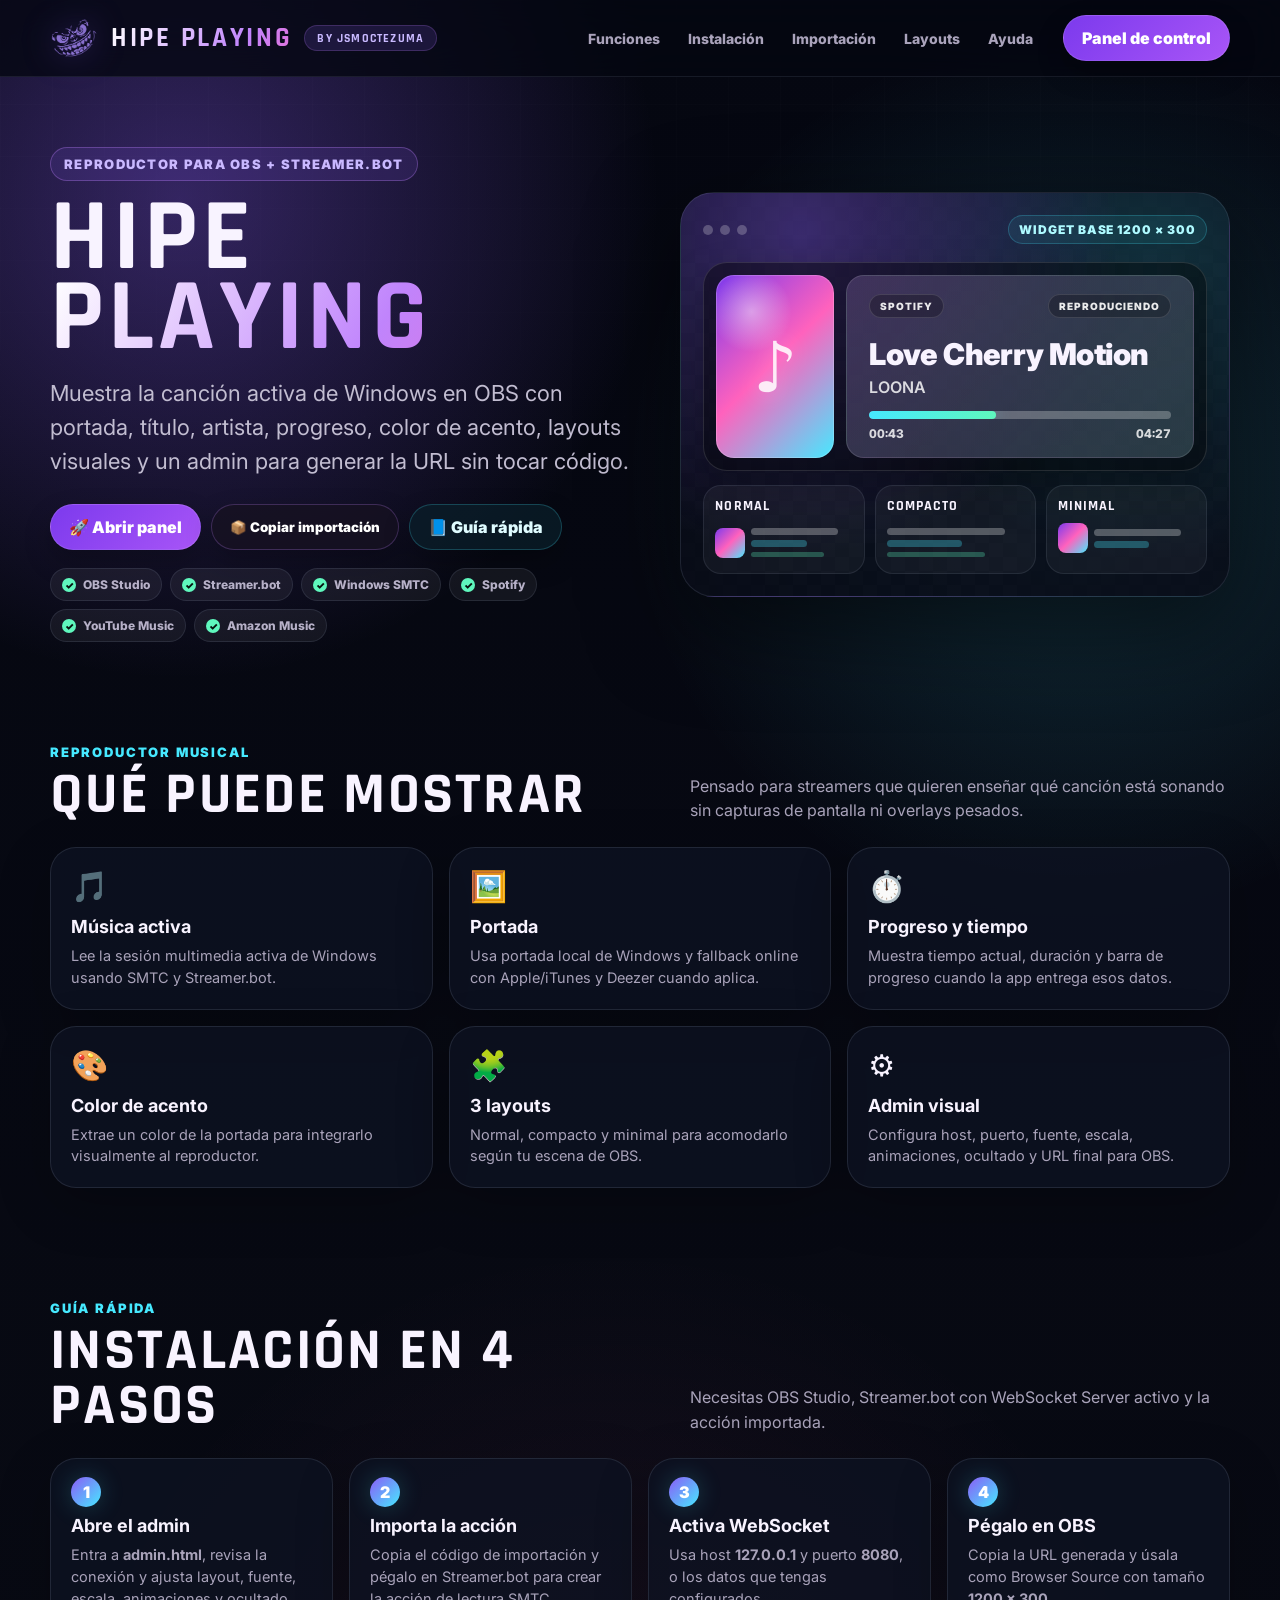
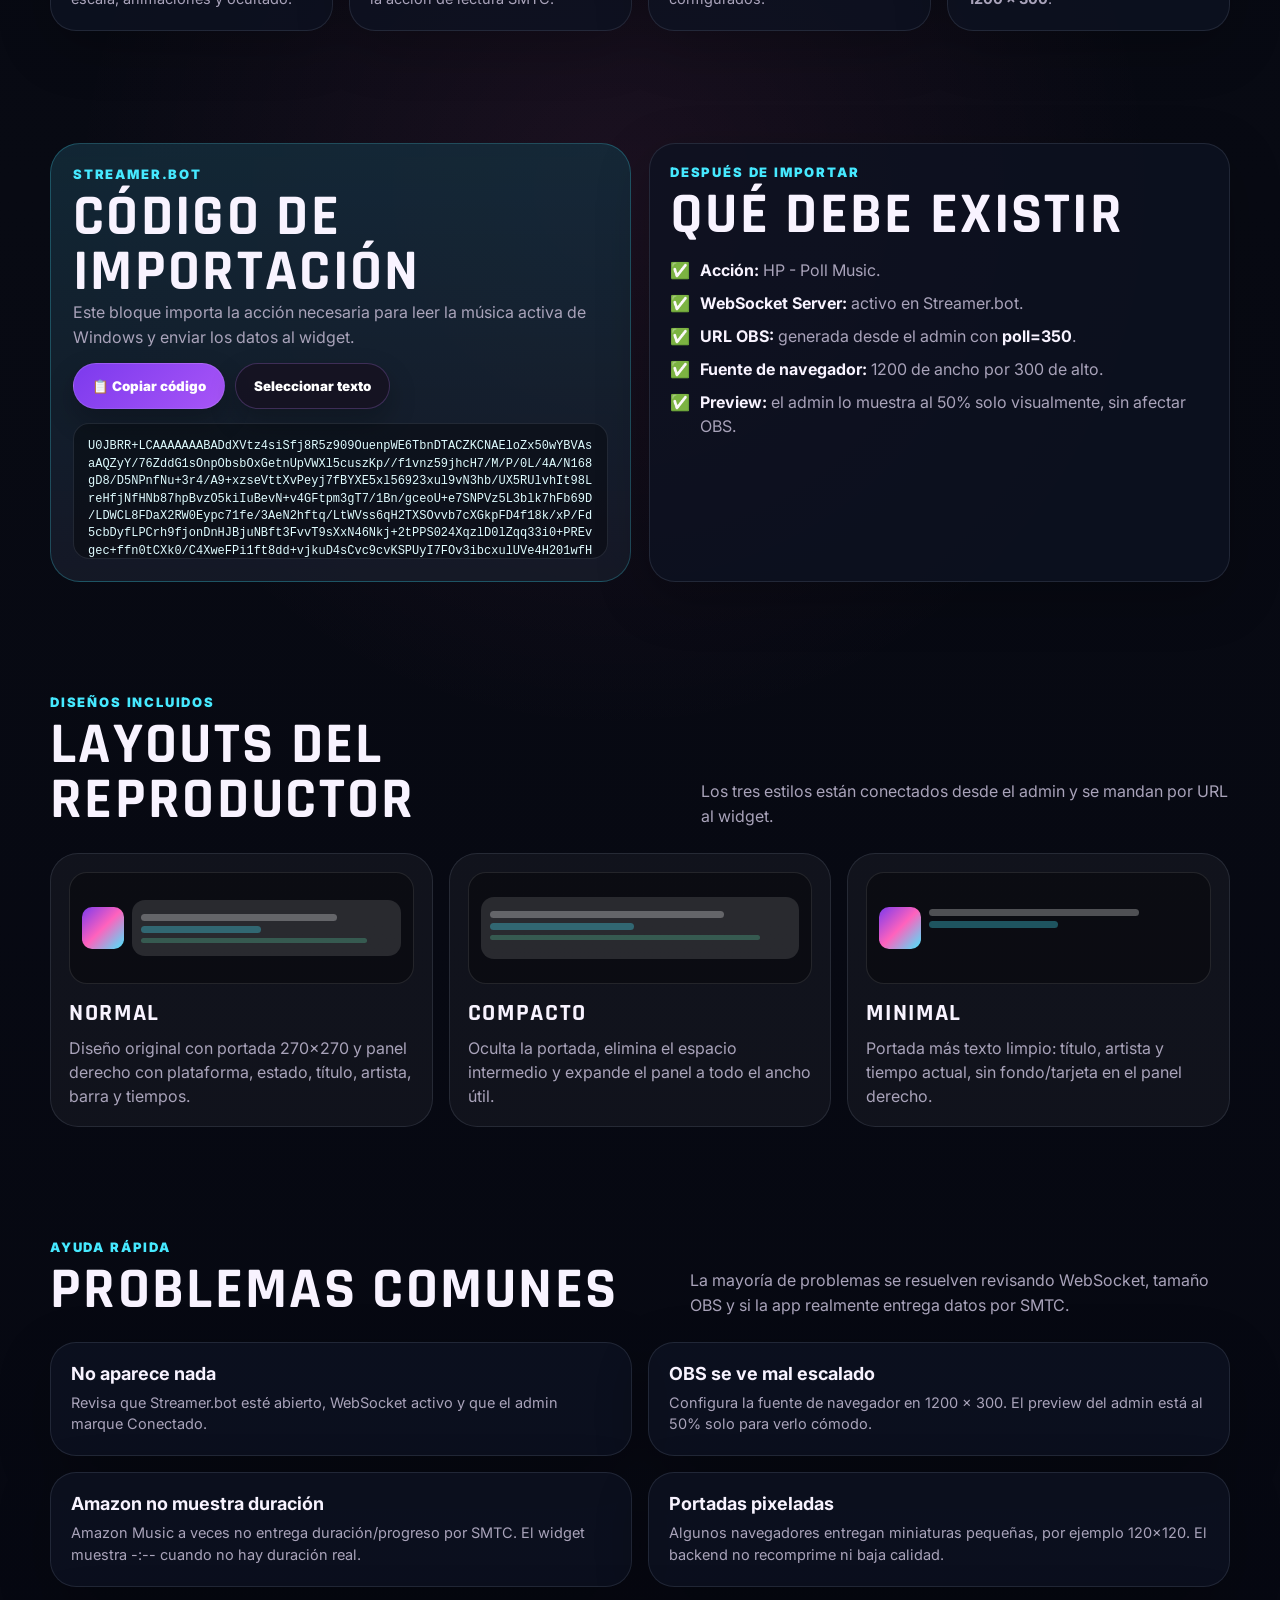
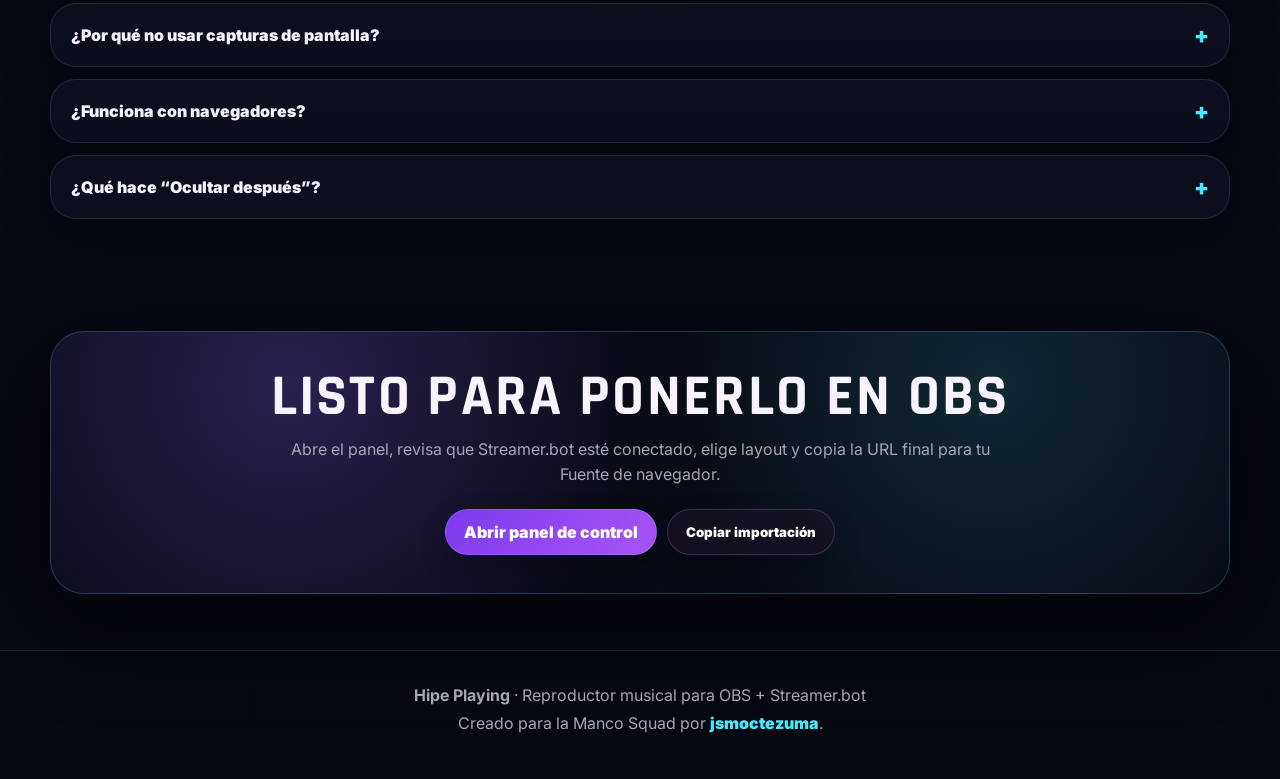
==== index.html @ aced6aac "Add files via upload" ====
<!DOCTYPE html>
<html lang="es">
<head>
  <meta charset="UTF-8" />
  <meta name="viewport" content="width=device-width, initial-scale=1.0" />
  <title>Hipe Playing | Reproductor musical para OBS</title>
  <meta name="description" content="Widget musical para OBS que muestra la música activa de Windows usando Streamer.bot y SMTC, con portada, progreso, layouts y panel visual." />
  <link rel="icon" type="image/png" href="assets/images/favicon.png" />
  <link rel="apple-touch-icon" href="assets/images/favicon.png" />
  <link rel="preconnect" href="https://fonts.googleapis.com">
  <link rel="preconnect" href="https://fonts.gstatic.com" crossorigin>
  <link href="https://fonts.googleapis.com/css2?family=Rajdhani:wght@600;700;800;900&family=Inter:wght@400;500;600;700;800;900&display=swap" rel="stylesheet">
  <style>
    :root {
      --bg: #050711;
      --bg2: #090d1a;
      --panel: rgba(14, 18, 34, .78);
      --panel2: rgba(20, 24, 44, .70);
      --line: rgba(148, 163, 184, .16);
      --line2: rgba(78, 242, 220, .28);
      --txt: #f8f3ff;
      --muted: #a9a3ba;
      --soft: #7f7792;
      --purple: #8b5cf6;
      --purple2: #c084fc;
      --cyan: #46e9ff;
      --mint: #5ff7bd;
      --pink: #ff62bd;
      --warn: #ffd166;
      --shadow: 0 28px 90px rgba(0,0,0,.50);
      --radius: 26px;
      --max: 1180px;
    }

    * { box-sizing: border-box; }
    html { scroll-behavior: smooth; }
    body {
      margin: 0;
      min-height: 100vh;
      color: var(--txt);
      background:
        radial-gradient(circle at 14% 5%, rgba(139, 92, 246, .35), transparent 30rem),
        radial-gradient(circle at 84% 12%, rgba(70, 233, 255, .17), transparent 28rem),
        radial-gradient(circle at 48% 45%, rgba(255, 98, 189, .08), transparent 34rem),
        linear-gradient(180deg, #050711 0%, #080a13 45%, #050711 100%);
      font-family: Inter, system-ui, -apple-system, BlinkMacSystemFont, "Segoe UI", sans-serif;
      overflow-x: hidden;
    }

    body::before {
      content: "";
      position: fixed;
      inset: 0;
      pointer-events: none;
      z-index: -2;
      opacity: .34;
      background-image:
        linear-gradient(rgba(255,255,255,.045) 1px, transparent 1px),
        linear-gradient(90deg, rgba(255,255,255,.045) 1px, transparent 1px);
      background-size: 52px 52px;
      mask-image: linear-gradient(to bottom, #000 0%, transparent 78%);
    }

    body::after {
      content: "";
      position: fixed;
      inset: 0;
      pointer-events: none;
      z-index: -1;
      background: linear-gradient(120deg, transparent 0%, rgba(255,255,255,.045) 46%, transparent 56%);
      transform: translateX(-92%);
      animation: shine 10s ease-in-out infinite;
    }

    @keyframes shine {
      0%, 62% { transform: translateX(-95%); opacity: 0; }
      74% { opacity: .45; }
      100% { transform: translateX(95%); opacity: 0; }
    }

    a { color: inherit; text-decoration: none; }
    .wrap { width: min(var(--max), calc(100% - 38px)); margin: 0 auto; }

    .topbar {
      position: sticky;
      top: 0;
      z-index: 50;
      border-bottom: 1px solid rgba(148, 163, 184, .13);
      background: rgba(5, 7, 17, .78);
      backdrop-filter: blur(18px);
    }

    .topbar-inner {
      min-height: 76px;
      display: flex;
      align-items: center;
      justify-content: space-between;
      gap: 18px;
    }

    .brand {
      display: flex;
      align-items: center;
      gap: 13px;
      min-width: 0;
    }

    .brand img {
      width: 48px;
      height: 48px;
      object-fit: contain;
      filter: drop-shadow(0 0 16px rgba(139, 92, 246, .52));
      flex-shrink: 0;
    }

    .brand-lockup {
      display: flex;
      align-items: center;
      gap: 12px;
      min-width: 0;
    }

    .brand-text {
      font-family: Rajdhani, sans-serif;
      font-size: 27px;
      line-height: 1;
      font-weight: 900;
      letter-spacing: .10em;
      text-transform: uppercase;
      white-space: nowrap;
      background: linear-gradient(120deg, #fff 0%, #c084fc 28%, #ff62bd 48%, #46e9ff 72%, #fff 100%);
      background-size: 260% 260%;
      -webkit-background-clip: text;
      background-clip: text;
      color: transparent;
      animation: gradientMove 7s ease infinite;
    }

    .brand-pill {
      display: inline-flex;
      align-items: center;
      height: 26px;
      padding: 0 12px;
      border-radius: 999px;
      border: 1px solid rgba(192, 132, 252, .20);
      background: rgba(139, 92, 246, .16);
      color: #c9b9ff;
      font-family: Rajdhani, sans-serif;
      font-size: 12px;
      font-weight: 900;
      letter-spacing: .10em;
      text-transform: uppercase;
      white-space: nowrap;
    }

    @keyframes gradientMove {
      0%,100% { background-position: 0% 50%; }
      50% { background-position: 100% 50%; }
    }

    .nav {
      display: flex;
      align-items: center;
      gap: 4px;
      margin-left: auto;
    }

    .nav a {
      padding: 10px 12px;
      border-radius: 999px;
      color: #aaa3bb;
      font-size: 14px;
      font-weight: 800;
      transition: .18s ease;
    }

    .nav a:hover {
      color: #fff;
      background: rgba(255,255,255,.07);
    }

    .btn {
      display: inline-flex;
      align-items: center;
      justify-content: center;
      gap: 9px;
      min-height: 46px;
      border-radius: 999px;
      padding: 12px 18px;
      border: 1px solid rgba(255,255,255,.12);
      color: #fff;
      font-weight: 900;
      cursor: pointer;
      box-shadow: 0 12px 28px rgba(0,0,0,.24);
      transition: transform .18s ease, box-shadow .18s ease, border-color .18s ease, background .18s ease;
      font-family: Inter, sans-serif;
      white-space: nowrap;
    }

    .btn:hover {
      transform: translateY(-2px);
      box-shadow: 0 0 0 1px rgba(70,233,255,.18) inset, 0 16px 38px rgba(0,0,0,.34), 0 0 28px rgba(70,233,255,.20);
      border-color: rgba(70, 233, 255, .40);
    }

    .btn-primary {
      background: linear-gradient(135deg, #7c3aed, #a855f7);
    }

    .btn-secondary {
      background: rgba(22, 18, 34, .82);
      border-color: rgba(192, 132, 252, .24);
    }

    .btn-ghost {
      background: rgba(11, 31, 42, .72);
      border-color: rgba(70, 233, 255, .22);
      color: #dffcff;
    }

    .hero {
      padding: 70px 0 46px;
    }

    .hero-grid {
      display: grid;
      grid-template-columns: minmax(0, .95fr) minmax(420px, .90fr);
      gap: 50px;
      align-items: center;
    }

    .kicker {
      display: inline-flex;
      align-items: center;
      gap: 9px;
      padding: 8px 13px;
      border: 1px solid rgba(192,132,252,.32);
      background: rgba(139,92,246,.13);
      color: #c9b8ff;
      border-radius: 999px;
      font-size: 13px;
      font-weight: 900;
      letter-spacing: .10em;
      text-transform: uppercase;
    }

    h1 {
      margin: 18px 0 17px;
      font-family: Rajdhani, sans-serif;
      font-size: clamp(58px, 8vw, 112px);
      line-height: .78;
      font-weight: 900;
      letter-spacing: .04em;
      text-transform: uppercase;
    }

    h1 span {
      display: block;
      background: linear-gradient(120deg, #fff 0%, #c084fc 22%, #ff62bd 44%, #46e9ff 70%, #fff 100%);
      background-size: 260% 260%;
      -webkit-background-clip: text;
      background-clip: text;
      color: transparent;
      animation: gradientMove 7s ease infinite;
    }

    .lead {
      margin: 0 0 26px;
      max-width: 720px;
      color: #c2bdd1;
      font-size: clamp(18px, 2vw, 22px);
      line-height: 1.55;
    }

    .hero-actions {
      display: flex;
      flex-wrap: wrap;
      gap: 10px;
      margin-bottom: 18px;
    }

    .badges {
      display: flex;
      flex-wrap: wrap;
      gap: 8px;
      max-width: 680px;
    }

    .badge {
      display: inline-flex;
      align-items: center;
      gap: 7px;
      min-height: 33px;
      padding: 7px 11px;
      border-radius: 999px;
      border: 1px solid rgba(148,163,184,.15);
      background: rgba(255,255,255,.055);
      color: #b7b1c8;
      font-size: 12px;
      font-weight: 800;
    }

    .badge::before {
      content: "✓";
      display: grid;
      place-items: center;
      width: 14px;
      height: 14px;
      border-radius: 50%;
      color: #07130f;
      background: var(--mint);
      font-size: 10px;
      font-weight: 900;
    }

    .preview-shell {
      position: relative;
      border: 1px solid rgba(148,163,184,.16);
      border-radius: 34px;
      background:
        radial-gradient(circle at 22% 10%, rgba(139,92,246,.38), transparent 20rem),
        radial-gradient(circle at 86% 20%, rgba(70,233,255,.16), transparent 18rem),
        rgba(9, 12, 24, .84);
      box-shadow: var(--shadow);
      padding: 22px;
      overflow: hidden;
      isolation: isolate;
    }

    .preview-shell::before {
      content: "";
      position: absolute;
      inset: 0;
      opacity: .20;
      background-image:
        linear-gradient(45deg, rgba(255,255,255,.05) 25%, transparent 25%),
        linear-gradient(-45deg, rgba(255,255,255,.05) 25%, transparent 25%),
        linear-gradient(45deg, transparent 75%, rgba(255,255,255,.05) 75%),
        linear-gradient(-45deg, transparent 75%, rgba(255,255,255,.05) 75%);
      background-size: 28px 28px;
      background-position: 0 0, 0 14px, 14px -14px, -14px 0px;
      pointer-events: none;
      z-index: -1;
    }

    .window-head {
      display: flex;
      align-items: center;
      justify-content: space-between;
      margin-bottom: 18px;
      color: #b7b0c8;
      font-size: 12px;
      font-weight: 900;
      letter-spacing: .08em;
      text-transform: uppercase;
    }

    .dots {
      display: flex;
      gap: 7px;
    }

    .dots i {
      width: 10px;
      height: 10px;
      border-radius: 50%;
      background: rgba(255,255,255,.23);
    }

    .window-pill {
      padding: 6px 10px;
      border-radius: 999px;
      border: 1px solid rgba(70,233,255,.22);
      background: rgba(70,233,255,.08);
      color: #aefaff;
    }

    .widget-demo {
      display: grid;
      grid-template-columns: 118px 1fr;
      gap: 12px;
      align-items: stretch;
      padding: 12px;
      border-radius: 24px;
      background: rgba(0,0,0,.42);
      border: 1px solid rgba(255,255,255,.12);
      box-shadow: 0 20px 42px rgba(0,0,0,.30);
    }

    .cover-demo {
      min-height: 118px;
      border-radius: 18px;
      overflow: hidden;
      position: relative;
      background:
        radial-gradient(circle at 30% 20%, rgba(255,255,255,.45), transparent 24%),
        linear-gradient(135deg, #7c3aed, #ff62bd 48%, #46e9ff);
      box-shadow: inset 0 0 0 1px rgba(255,255,255,.20);
    }

    .cover-demo::after {
      content: "♪";
      position: absolute;
      inset: 0;
      display: grid;
      place-items: center;
      font-size: 70px;
      color: rgba(255,255,255,.86);
      text-shadow: 0 0 24px rgba(255,255,255,.30);
    }

    .info-demo {
      position: relative;
      min-height: 118px;
      border-radius: 18px;
      padding: 18px 22px 16px;
      overflow: hidden;
      background:
        linear-gradient(0deg, rgba(64,57,65,.38), rgba(64,57,65,.38)),
        linear-gradient(135deg, rgba(139,92,246,.25), rgba(70,233,255,.16)),
        rgba(255,255,255,.05);
      border: 1px solid rgba(255,255,255,.12);
    }

    .topline-demo {
      display: flex;
      justify-content: space-between;
      gap: 12px;
      margin-bottom: 18px;
    }

    .pill-demo {
      display: inline-flex;
      align-items: center;
      height: 24px;
      padding: 0 10px;
      border-radius: 999px;
      background: rgba(0,0,0,.26);
      border: 1px solid rgba(255,255,255,.13);
      color: rgba(255,255,255,.90);
      font-size: 10px;
      font-weight: 900;
      letter-spacing: .10em;
      text-transform: uppercase;
    }

    .song-title {
      font-size: 30px;
      font-weight: 900;
      letter-spacing: -.02em;
      white-space: nowrap;
      overflow: hidden;
      text-overflow: ellipsis;
    }

    .song-artist {
      margin-top: 5px;
      color: rgba(255,255,255,.82);
      font-size: 16px;
      font-weight: 600;
    }

    .bar-demo {
      margin-top: 14px;
      height: 8px;
      border-radius: 999px;
      background: rgba(255,255,255,.26);
      overflow: hidden;
    }

    .bar-demo i {
      display: block;
      width: 42%;
      height: 100%;
      border-radius: inherit;
      background: linear-gradient(90deg, var(--cyan), var(--mint));
      box-shadow: 0 0 18px rgba(70,233,255,.32);
    }

    .time-demo {
      display: flex;
      justify-content: space-between;
      margin-top: 7px;
      color: rgba(255,255,255,.82);
      font-size: 12px;
      font-weight: 800;
      font-variant-numeric: tabular-nums;
    }

    .layout-strip {
      display: grid;
      grid-template-columns: repeat(3, minmax(0, 1fr));
      gap: 10px;
      margin-top: 14px;
    }

    .mini-layout {
      min-height: 86px;
      border-radius: 18px;
      border: 1px solid rgba(148,163,184,.14);
      background: rgba(255,255,255,.045);
      padding: 11px;
      overflow: hidden;
    }

    .mini-layout strong {
      display: block;
      font-family: Rajdhani, sans-serif;
      letter-spacing: .08em;
      text-transform: uppercase;
      font-size: 14px;
      margin-bottom: 8px;
    }

    .mini-normal, .mini-compact, .mini-minimal {
      display: grid;
      gap: 6px;
      align-items: center;
    }

    .mini-normal { grid-template-columns: 30px 1fr; }
    .mini-compact { grid-template-columns: 1fr; }
    .mini-minimal { grid-template-columns: 30px 1fr; }

    .mini-cover {
      width: 30px;
      height: 30px;
      border-radius: 8px;
      background: linear-gradient(135deg, #7c3aed, #ff62bd, #46e9ff);
    }

    .mini-lines span {
      display: block;
      height: 7px;
      border-radius: 99px;
      background: rgba(255,255,255,.28);
      margin: 5px 0;
    }

    .mini-lines span:nth-child(1) { width: 86%; }
    .mini-lines span:nth-child(2) { width: 55%; background: rgba(70,233,255,.30); }
    .mini-lines span:nth-child(3) { width: 72%; height: 5px; background: rgba(95,247,189,.28); }

    section {
      padding: 56px 0;
    }

    .section-head {
      display: flex;
      justify-content: space-between;
      align-items: end;
      gap: 24px;
      margin-bottom: 24px;
    }

    .eyebrow {
      color: var(--cyan);
      font-weight: 900;
      text-transform: uppercase;
      letter-spacing: .14em;
      font-size: 13px;
    }

    h2 {
      margin: 8px 0 0;
      font-family: Rajdhani, sans-serif;
      font-size: clamp(34px, 5vw, 58px);
      line-height: .95;
      text-transform: uppercase;
      letter-spacing: .04em;
    }

    .section-note {
      color: var(--muted);
      max-width: 540px;
      line-height: 1.55;
      margin: 0;
    }

    .grid {
      display: grid;
      gap: 16px;
    }

    .features {
      grid-template-columns: repeat(3, minmax(0, 1fr));
    }

    .card, .step, .panel, .faq-item, .trouble-card {
      border: 1px solid var(--line);
      background: var(--panel);
      border-radius: var(--radius);
      padding: 20px;
      box-shadow: 0 16px 54px rgba(0,0,0,.24);
    }

    .card-icon {
      font-size: 30px;
      margin-bottom: 12px;
    }

    .card h3, .step h3, .panel h3, .trouble-card h3 {
      margin: 0 0 8px;
      font-size: 18px;
    }

    .card p, .step p, .panel p, .trouble-card p {
      margin: 0;
      color: var(--muted);
      line-height: 1.50;
      font-size: 14.5px;
    }

    .steps {
      grid-template-columns: repeat(4, minmax(0, 1fr));
      counter-reset: steps;
    }

    .step {
      position: relative;
      padding-top: 56px;
    }

    .step::before {
      counter-increment: steps;
      content: counter(steps);
      position: absolute;
      left: 20px;
      top: 18px;
      width: 30px;
      height: 30px;
      border-radius: 50%;
      display: grid;
      place-items: center;
      background: linear-gradient(135deg, var(--purple), var(--cyan));
      color: #fff;
      font-weight: 900;
      box-shadow: 0 0 24px rgba(70,233,255,.22);
    }

    .split {
      display: grid;
      grid-template-columns: 1fr 1fr;
      gap: 18px;
      align-items: stretch;
    }

    .copy-box {
      border: 1px solid rgba(70,233,255,.24);
      background:
        linear-gradient(180deg, rgba(70,233,255,.10), rgba(255,255,255,.035)),
        var(--panel);
      border-radius: 30px;
      padding: 22px;
      overflow: hidden;
      display: flex;
      flex-direction: column;
      min-height: 410px;
    }

    .copy-box textarea {
      width: 100%;
      height: 136px;
      resize: none;
      margin-top: 14px;
      border: 1px solid rgba(148,163,184,.16);
      background: rgba(0,0,0,.34);
      color: #dffcff;
      border-radius: 16px;
      padding: 14px;
      font-family: ui-monospace, SFMono-Regular, Menlo, Consolas, monospace;
      font-size: 12px;
      line-height: 1.45;
      outline: none;
    }

    .copy-actions {
      display: flex;
      flex-wrap: wrap;
      gap: 10px;
      margin-top: 14px;
    }

    .mini-list {
      display: grid;
      gap: 10px;
      margin-top: 16px;
    }

    .mini-list div {
      display: flex;
      gap: 10px;
      color: var(--muted);
      align-items: flex-start;
      line-height: 1.45;
    }

    .mini-list b {
      color: var(--txt);
    }

    .layouts {
      grid-template-columns: repeat(3, minmax(0, 1fr));
    }

    .layout-card {
      position: relative;
      border-radius: 28px;
      border: 1px solid rgba(148,163,184,.16);
      background: rgba(255,255,255,.045);
      padding: 18px;
      overflow: hidden;
      min-height: 245px;
    }

    .layout-preview {
      height: 112px;
      border-radius: 18px;
      background: rgba(0,0,0,.32);
      border: 1px solid rgba(255,255,255,.10);
      display: grid;
      align-items: center;
      padding: 12px;
      margin-bottom: 14px;
    }

    .layout-card h3 {
      margin: 0 0 8px;
      font-family: Rajdhani, sans-serif;
      font-size: 24px;
      letter-spacing: .07em;
      text-transform: uppercase;
    }

    .layout-card p {
      margin: 0;
      color: var(--muted);
      line-height: 1.5;
    }

    .normal-preview, .minimal-preview {
      display: grid;
      grid-template-columns: 42px 1fr;
      gap: 8px;
      align-items: center;
    }

    .compact-preview {
      display: grid;
      grid-template-columns: 1fr;
      gap: 8px;
    }

    .preview-cover {
      width: 42px;
      height: 42px;
      border-radius: 10px;
      background: linear-gradient(135deg, #7c3aed, #ff62bd, #46e9ff);
    }

    .preview-panel {
      height: 56px;
      border-radius: 13px;
      background: rgba(255,255,255,.12);
      padding: 9px;
    }

    .preview-panel.wide {
      height: 62px;
    }

    .preview-panel.clean {
      background: transparent;
      padding: 4px 0;
    }

    .preview-panel span {
      display: block;
      height: 7px;
      border-radius: 99px;
      background: rgba(255,255,255,.28);
      margin: 5px 0;
    }

    .preview-panel span:nth-child(1) { width: 78%; }
    .preview-panel span:nth-child(2) { width: 48%; background: rgba(70,233,255,.32); }
    .preview-panel span:nth-child(3) { width: 90%; height: 5px; background: rgba(95,247,189,.24); }

    .trouble {
      grid-template-columns: repeat(2, minmax(0, 1fr));
    }

    .faq {
      display: grid;
      gap: 12px;
    }

    details.faq-item {
      padding: 0;
      overflow: hidden;
    }

    .faq-item summary {
      list-style: none;
      cursor: pointer;
      padding: 18px 20px;
      font-weight: 900;
      display: flex;
      justify-content: space-between;
      gap: 14px;
      align-items: center;
    }

    .faq-item summary::-webkit-details-marker { display: none; }
    .faq-item summary::after {
      content: "+";
      color: var(--cyan);
      font-size: 22px;
    }

    .faq-item[open] summary::after { content: "–"; }

    .faq-item p {
      margin: 0;
      padding: 0 20px 18px;
      color: var(--muted);
      line-height: 1.55;
    }

    .cta {
      border: 1px solid rgba(70,233,255,.22);
      background:
        radial-gradient(circle at 20% 20%, rgba(139,92,246,.26), transparent 22rem),
        radial-gradient(circle at 80% 20%, rgba(70,233,255,.13), transparent 20rem),
        rgba(11,14,25,.78);
      border-radius: 34px;
      padding: 38px;
      text-align: center;
      box-shadow: var(--shadow);
    }

    .cta h2 { margin: 0 0 12px; }
    .cta p {
      color: var(--muted);
      margin: 0 auto 22px;
      max-width: 700px;
      line-height: 1.58;
    }

    footer {
      border-top: 1px solid var(--line);
      padding: 26px 0 38px;
      color: var(--muted);
      text-align: center;
    }

    footer p { margin: 8px 0; }
    footer a { color: var(--cyan); font-weight: 900; }

    .toast {
      position: fixed;
      left: 50%;
      bottom: 22px;
      transform: translate(-50%, 18px);
      opacity: 0;
      pointer-events: none;
      background: #101827;
      color: white;
      border: 1px solid rgba(95,247,189,.34);
      box-shadow: var(--shadow);
      border-radius: 999px;
      padding: 12px 18px;
      font-weight: 900;
      z-index: 99;
      transition: .25s ease;
    }

    .toast.show {
      transform: translate(-50%, 0);
      opacity: 1;
    }

    @media (max-width: 1020px) {
      .nav { display: none; }
      .hero-grid, .split { grid-template-columns: 1fr; }
      .features, .layouts { grid-template-columns: repeat(2, minmax(0, 1fr)); }
      .steps { grid-template-columns: repeat(2, minmax(0, 1fr)); }
      .preview-shell { max-width: 680px; }
    }

    @media (max-width: 660px) {
      .wrap { width: min(100% - 24px, var(--max)); }
      .topbar-inner { min-height: 66px; }
      .brand-text { font-size: 21px; }
      .brand-pill { display: none; }
      .brand img { width: 40px; height: 40px; }
      .topbar .btn { padding-inline: 12px; font-size: 13px; }
      .hero { padding-top: 48px; }
      .hero-actions .btn { width: 100%; }
      .features, .steps, .layouts, .trouble { grid-template-columns: 1fr; }
      .section-head { display: block; }
      .section-note { margin-top: 12px; }
      .widget-demo { grid-template-columns: 78px 1fr; }
      .cover-demo { min-height: 78px; }
      .cover-demo::after { font-size: 46px; }
      .info-demo { min-height: 78px; padding: 13px 14px; }
      .topline-demo { margin-bottom: 9px; }
      .song-title { font-size: 20px; }
      .bar-demo, .time-demo { display: none; }
      .layout-strip { grid-template-columns: 1fr; }
      .cta { padding: 28px 18px; }
    }
  </style>
</head>
<body>
  <header class="topbar">
    <div class="wrap topbar-inner">
      <a class="brand" href="#inicio" aria-label="Ir al inicio">
        <img src="assets/images/mc.png" alt="Hipe Playing">
        <div class="brand-lockup">
          <div class="brand-text">Hipe Playing</div>
          <div class="brand-pill">by jsmoctezuma</div>
        </div>
      </a>

      <nav class="nav" aria-label="Navegación principal">
        <a href="#funciones">Funciones</a>
        <a href="#instalacion">Instalación</a>
        <a href="#importacion">Importación</a>
        <a href="#layouts">Layouts</a>
        <a href="#ayuda">Ayuda</a>
      </nav>

      <a class="btn btn-primary" href="./admin.html" target="_blank" rel="noopener noreferrer">Panel de control</a>
    </div>
  </header>

  <main id="inicio">
    <section class="hero">
      <div class="wrap hero-grid">
        <div>
          <div class="kicker">Reproductor para OBS + Streamer.bot</div>
          <h1>Hipe <span>Playing</span></h1>
          <p class="lead">Muestra la canción activa de Windows en OBS con portada, título, artista, progreso, color de acento, layouts visuales y un admin para generar la URL sin tocar código.</p>

          <div class="hero-actions">
            <a class="btn btn-primary" href="./admin.html" target="_blank" rel="noopener noreferrer">🚀 Abrir panel</a>
            <button class="btn btn-secondary" type="button" data-copy-import>📦 Copiar importación</button>
            <a class="btn btn-ghost" href="#instalacion">📘 Guía rápida</a>
          </div>

          <div class="badges" aria-label="Compatibilidades">
            <span class="badge">OBS Studio</span>
            <span class="badge">Streamer.bot</span>
            <span class="badge">Windows SMTC</span>
            <span class="badge">Spotify</span>
            <span class="badge">YouTube Music</span>
            <span class="badge">Amazon Music</span>
          </div>
        </div>

        <aside class="preview-shell" aria-label="Vista previa visual de Hipe Playing">
          <div class="window-head">
            <div class="dots"><i></i><i></i><i></i></div>
            <span class="window-pill">Widget base 1200 × 300</span>
          </div>

          <div class="widget-demo">
            <div class="cover-demo"></div>
            <div class="info-demo">
              <div class="topline-demo">
                <span class="pill-demo">Spotify</span>
                <span class="pill-demo">Reproduciendo</span>
              </div>
              <div class="song-title">Love Cherry Motion</div>
              <div class="song-artist">LOONA</div>
              <div class="bar-demo"><i></i></div>
              <div class="time-demo"><span>00:43</span><span>04:27</span></div>
            </div>
          </div>

          <div class="layout-strip">
            <div class="mini-layout">
              <strong>Normal</strong>
              <div class="mini-normal">
                <div class="mini-cover"></div>
                <div class="mini-lines"><span></span><span></span><span></span></div>
              </div>
            </div>
            <div class="mini-layout">
              <strong>Compacto</strong>
              <div class="mini-compact">
                <div class="mini-lines"><span></span><span></span><span></span></div>
              </div>
            </div>
            <div class="mini-layout">
              <strong>Minimal</strong>
              <div class="mini-minimal">
                <div class="mini-cover"></div>
                <div class="mini-lines"><span></span><span></span></div>
              </div>
            </div>
          </div>
        </aside>
      </div>
    </section>

    <section id="funciones">
      <div class="wrap">
        <div class="section-head">
          <div>
            <div class="eyebrow">Reproductor musical</div>
            <h2>Qué puede mostrar</h2>
          </div>
          <p class="section-note">Pensado para streamers que quieren enseñar qué canción está sonando sin capturas de pantalla ni overlays pesados.</p>
        </div>

        <div class="grid features">
          <article class="card"><div class="card-icon">🎵</div><h3>Música activa</h3><p>Lee la sesión multimedia activa de Windows usando SMTC y Streamer.bot.</p></article>
          <article class="card"><div class="card-icon">🖼️</div><h3>Portada</h3><p>Usa portada local de Windows y fallback online con Apple/iTunes y Deezer cuando aplica.</p></article>
          <article class="card"><div class="card-icon">⏱️</div><h3>Progreso y tiempo</h3><p>Muestra tiempo actual, duración y barra de progreso cuando la app entrega esos datos.</p></article>
          <article class="card"><div class="card-icon">🎨</div><h3>Color de acento</h3><p>Extrae un color de la portada para integrarlo visualmente al reproductor.</p></article>
          <article class="card"><div class="card-icon">🧩</div><h3>3 layouts</h3><p>Normal, compacto y minimal para acomodarlo según tu escena de OBS.</p></article>
          <article class="card"><div class="card-icon">⚙️</div><h3>Admin visual</h3><p>Configura host, puerto, fuente, escala, animaciones, ocultado y URL final para OBS.</p></article>
        </div>
      </div>
    </section>

    <section id="instalacion">
      <div class="wrap">
        <div class="section-head">
          <div>
            <div class="eyebrow">Guía rápida</div>
            <h2>Instalación en 4 pasos</h2>
          </div>
          <p class="section-note">Necesitas OBS Studio, Streamer.bot con WebSocket Server activo y la acción importada.</p>
        </div>

        <div class="grid steps">
          <article class="step"><h3>Abre el admin</h3><p>Entra a <b>admin.html</b>, revisa la conexión y ajusta layout, fuente, escala, animaciones y ocultado.</p></article>
          <article class="step"><h3>Importa la acción</h3><p>Copia el código de importación y pégalo en Streamer.bot para crear la acción de lectura SMTC.</p></article>
          <article class="step"><h3>Activa WebSocket</h3><p>Usa host <b>127.0.0.1</b> y puerto <b>8080</b>, o los datos que tengas configurados.</p></article>
          <article class="step"><h3>Pégalo en OBS</h3><p>Copia la URL generada y úsala como Browser Source con tamaño <b>1200 × 300</b>.</p></article>
        </div>
      </div>
    </section>

    <section id="importacion">
      <div class="wrap split">
        <div class="copy-box">
          <div class="eyebrow">Streamer.bot</div>
          <h2>Código de importación</h2>
          <p class="section-note">Este bloque importa la acción necesaria para leer la música activa de Windows y enviar los datos al widget.</p>

          <div class="copy-actions">
            <button class="btn btn-primary" type="button" data-copy-import>📋 Copiar código</button>
            <button class="btn btn-secondary" type="button" data-select-import>Seleccionar texto</button>
          </div>

          <textarea id="importCode" spellcheck="false" aria-label="Código de importación para Streamer.bot">U0JBRR+LCAAAAAAABADdXVtz4siSfj8R5z909OuenpWE6TbnDTACZKCNAEloZx50wYBVAsaAQZyY/76ZddG1sOnpObsbOxGetnUpVWXl5cuszKp//f1vnz59jhcH7/M/P/0L/4A/N168gD8/D5NPnfNu+3r4/A9+xzseVttXvPeyj7fBYXE5xl56923xul9vN3hb/UX5RUlvhIt98LreHfjNfHNb87hpBvzO5kiIuBevN+v4GFtpm3gT7/1Bn/gceoU+e7SNPVz5L3blk7hFb69D/LDWCL8FDaX2RW0Eypc71fe/3AeN2hftq/LtWVss6qH2TXSOvvb7cXGkpFD4f18k/xP/Fd5cbDyfLPCrh9fjonDnHJBjuNBft3FvvT9sXxN46Nkj+2tPPS024XqzlD0lZqq33i0+PREvgec+ffn0tCXk0/C4XweFPi1ft8dd+vjkuD4sCvc9cvKSPUyI7FOv3ibcxulUVe4H201wfH1dbA6yu4fX9XIJU5mfn9IcMRbyXtdIOHzwX3/8o3SXzWJQ0xqL4F778lyvqV/uYM6+3Cs1D2YxrN35357vw1r4ufzqIdkhpb4pWvnO1ZnK5mEvWOu3/N0/sj9+y491f/SbVW6UjVZMn3y+6CNF0ckJSDYxi+cFkD1YVD5Hb7f/+euv9hrm7rT/9dfhOnjd7rfPh19Gnemvv+qv0IHT9jX6evfrr293ILM1paY2fv013gfbV7L2fwkJKXfpz7Y5SfaHRUxbLDb4W3lEfnJYtLchJU3ojHZ+HCxnNXIJu9bh+0l5LF8bROZubodHvzZSPHt0kT9DnqTXiUkWvfG3h/FODTRydJPWdOGMFNdWjlbXugvb9Ylrh6rf1RPTWZ2C2LrAc2/+ZgjvbEftTUudx+fdPGm9wDOXIGk9zDorw4drfjyD+/tRe91c9tsteJdoc8ck/e4I3h8p/S6IeLvVCjZmza8ZrzNo27Xr0UyzXnytHgVJs9F/GJ6w3/AtaKO5DHrGLox1xZ20oP86jHe4DGpm4tn1Tb97XsHvaXsTzar3H5Rlf93/9t7787jx5rdb+zmMewJjmHYbL3P7nLaDbbixvg+02bvt+N0G0o+2M3YMJdQaiacYdaDzBdsYPkho0Rsp8C/Sr4N/W11ygDaLbagGmdtmK9QtZY406ZgraHPm2SoZROrOJ+7K71mkSCdr7XfJS79rvPnaaQlzR+Y1C/q73IlnFvA8/st+WkqwiXj/mpL77Cej9e7ia3fLp0lrEtr1sV8LSUBGW9c+76dxozaDuVjYyE/LXb5fue/t3HVzK9oD/rxMN9be7zQSS1vtYHzToKu/uJPV74HWOD5Oin2jP7199RprG3hweYR53JiOkfi1/rZPDv2J1dL7ems4togxjYLl1LKmk9kohGtvoWYlM21F/O5p6cf3S7drab521rzg+6Xf2U2nyt2xv46+VcfB6RJbSugYx34X52JE56L8zPNYSgcr6NL5TPltrOkvHowf+Sod/xTGuqy2OUjul6Zd1zy7s3TtE/bjEtpnBfjlrd/V9309JHMyeptrBwKyFgFvTcMe8pNKgnV97dfGR0mfKP0szVrDt188zVLGG+MN2nyhMrIB+V2/36+UHj0zCe1ZkW49pTBvc01X5tpy+dix7uaadQq7oF/WLbJof8yPY7XVH0TnN1exkiBuJI9tw590yNictMbTju5OZvVev6NaM4U89DvWZBY1Js6kue6390vXgTF2G0gP1Ilb4DHJ/LYS1zHVIL6r6IDiWFoNqg8r8u2+efZ4aTmtCP/O9MJoNQd+m9Vw7mfbklz9RTKqJ2EvfAviw8B1IpRVfQHzMbf5HJKRAv0EGWVzOWg31/O0fweymPR/VnZXeV0sleEijb9lNMz9XNHrhb5OJbqAvdcHnh362mjldwQ99lVaRFRPbj3K26dlP4a+K2eQG32fzlnC6FHuP9q9MG370F7APFPbBfwMvLWa18xHpO+U2gcZrbmNYPpFMg4S99urD/qbfh/stR5BWzvJvF3VX6Ux0DbGjmmF3SHSKmeb6nBt9N2vBTJZadwg5x/yL9NpJ3we9OAM5HS4BBuz6ncbqBsOnrMD2QEd8bIXunoNei3xNfXkOn0YS2cJdHrxbKBzQTdl/cvr4oItZ7oA7SXIhv4SdlAe66mOKMnpHu03k6HWEXXq45h/r2SboP2k31VB1kdb5F3AOhvUP1Ob0iSbR3IOnHaf6ifxjOmMQO+2yGO3vvLt2Q7v8ee+Ovo56K+X//nUYxjgCX7/jvf00/FZPyzofaLsHtcEr60rNgxsQdizEtC3B5jjF68NYwXauc4IMMt92gfLrpMAZCgAXeWzPh/NmvEWOq2LnRga4CXVnRjhgGORx0nzax/GkcoL8oKYi14r8RwX9Z7AXlLe/r9G68eH+3toew/27D+AH1TXOccw7os7idaDdgtxMll0Gsx+bYbHCcXkBgF7js/cTvf2PM7GWtcDxwKaDm+iO+oV2rdJH2w/b0OB8TqtFfyOdDxOa0YEdAV9SDY+2Ex3BvOqzXYfzRXHt6W5Or/9X5SL/FyBDESPSbR+LNkIPh5Gw9K9DM+xvg3ISJ1rIxLUhktjPefv1mfBhoxBj8P8rsQ89gCHqEFv5Pc3bE5A/o4W68sedJgKOIzPG9hk8X2Ul4fmt9v1Exv7rNuouY4xBby493X07cK9a+mqXzOJ216lz3NaXMMVKcZ55HoEZP8/UX4fJ+D/OeCP2CPy2O5v+jgX62CT1yNX+rr2tca+3wlJ2HHBpoxI3p8BngZajrdX+aJn1IvyIrPvzLdxgYcBN6b44D3MQvEiMZPFDPulJ+CfrMvv4xh98JUAyxf7nchsagX/F9+5XMHHqbyUaSP88as4gGFzoI+JuNwxNoB5Y+j3iztL8Q3qI9AR4wptmE//Y9ggw/JVnSRvH3hkQ3E/9oPbzvAB7TPIyo7inwj0Dvj/wPuGq9Whz9YD4DSwG63752aVXrl+Cp4G+ddV1L+PchrugX/POJczTuux1jgALgV9hjql/hTEJrSj79/V038xrplpEe0P4KsDYJUj2D/gszr4atZdgDpl0iJgD0FXh6pvW8ewew/tNw5+0gJ5gZ9YP/i1IepX4tasnW83Lvh+EKsrv31X6EPF38xsDrNbqc675rukOvxDH/+KXmE6oDI/qfwjtuyB7ukW+RfwJ8wt2ELlsV2aDy7zgbZ6Az83AluwcjsHmL/wmMlpsyGZw/jaN/q9872E97d9J+V3I1Dqqt89PwUk3HpAm1mtBRgUsFARN6OftUP7LWvPRH/eAp6zZ0cLbAXSsN9W3sPeO9BVbyH48bmY2H8Azd6JmVV9iFTX9Fo0DjVu9+G+qQfg0wcRYFzEKwRsgO0Cf1lHGBfMS3MDfPoWtAN8dgw2bUNjf6rkOY3soQ+K3yMg43UFvgX2DN4jB/wb8MCZONPt1yno1KBnKaZdh76a1C7BWPxSLPKY3Q/D7y87y+rM72BM0U++j+N4BbxT86OyX9wEe9Z8BX/tArJ8cq18POg8Rdr5XcsM7Ybi2uMrc75Hum6wnx7os1CrX/E7mxH9Vnv1TrzxPtWf/Qfgo5jFlMDmLh+TVrMP9sTolng+F2ek7Zd85vGGKOBHFeIdWWw43PuasfK75CvGIhEjjmvWHnWFOwP+j+8By9Y11N1zmOf03iTfn5KMK/B3xPoo/HWj3Yfnm9sPZBdwh6EEG8Aga/QhDI6x+4LG1J6ObTMaWGYd/JHlYKZfAs06zONzfQr6EWNcIoY926AOpX6rA/MYwbcu2bXWfb+DeEz9Dv3Zcx45wBhXLsy/1SMnwGWNvn5I3x1EKgG7tRpEGMM2wec8HU3t/DYHOyLoObUtwNf6DHT1EXT2G8wBlQuQoX2gIoYEnKbVR+I7YCPfax8wFP2dwM9sAZjvyQph/kAv1EaolxWMAzug6w3A6n6tdfl399u1zd3cot8i8MwO+ArjjLxPwyNrp3MEe3sEXgP/7rSkv3eB7jqds4aFaw2AXQPVUKE/oBOtEGUn4LZROgYyUoCXgWazo7ChAejmGfQX2jqMuf8k7sE3FK9EuwKtpe39QF+vffcv6Ptf2U9o5xQ6poj7UjqgPNpqNmdU18f6BuREPAc8Qwx/01JD6kcC3pucluk3EniuC9gPfN4B4feRD27k1YfxLoa/X3istxVq+g7kEMc8sXJYFPHa3Fa2BXuqH9DnAp/PAp3W34KvCH3SkUb1p4lJdcejBfqmo18W8I1prbn/M+/bKtLVCvttE7DCSPV7bEyircccvjJAj1vw4ykh8WMrwfWgom2q0kHcw1gT2M8LxqsCVTkirgcZUrxuA+z5ctfvnQr23AK7FMSzw1QzfndtxC+ydRDzeRBRv3g5sK1zvx22AtUEP3+/6bcBK8bjK++QC3z/6KKuV1QSdldvbruJOjGSYJrISeqI33L0NC6A2VD2gQfH7NsPHfgXaCzB9YZ+T8c7o/OM37MSHLN9aYUDgjgYcbIJuJPy+JHp9yZc6ywNhbSCGvgQSuME311RXoqbZ6OIQRtl+gFW2iPdBrPG2outlxDGZ8YkQTw6zM2pZ8+Xj23ziLYBaEYCsN1gs2fw85rSKIkqMXoPdF6YNDfT+B5w6mzpUjyCevR++cP8kNTFvDFZmLSMsTOq+/HoCXgzEfbakMVu2vAef/dJ2ne0QQdSne8l2ma6jsR0WRq3j0LkcYxtZ21TbOBrByJoBbqrCb+nc/NYeb/uzG2C2F74HGn8weixNsX3QU8w3yR2VRizgjShMYW2OgUfHX3P78g3mQy0TpQXJytf4F5nAn3pNXc5XBzNUT/DOMdO64S4wkgCirWnLJ4Ces/FeNkKeHj7WOWJFfDD3gPa9dvB72grgffixWS7Af/1W+ZnNTfZvYD6Y5kfv8Q+HABzvQI/bx43BPx1U53H1gHX6OfJFuX0LVg3rzw3W/qOBTwy/N1I4H6tDzoI5ey884DnjGQHeFDFNf2Xx3UA1xtJv9TvhQ3Yp2etXatx6zcP2TeB75PcvNXS/o9YWx+MF+R47uxAXt/vI8ztahE3MA4nngN9uM9iEu0Q9I7+FXHJbd8lSoix7GtjjfVT0D2TD2i7CnqtPeDHlG7leZ8DX4HPcFufEEOBjycZG/C7CX79R2MyievsSLCu9sPtWmQB9shIshiGlIdRX8fmi99tqG5bwsfs/gO7/9F43L2MJmF8fvmoH6GmAt30Otjla7SvCVwEPEExLfi14EsR6fhDgVcU9iyLWXxMjwX4CK79Pm/6NnkBbAz+rasMYtZ+wNu//g7Fxsvcc+U5T8fH8fiY02OTW2umscwSXWJfa6znTj8ZPjRPknYL9z8aP+P/0dq1Z1VZ1xhdxrFFPmoH9PwhkPATu/4RH6GN1KXv47yCbvh4HIyGB9APr+Cny8ZC520KdsUDP/Wj9oCXTvBdzG2StAUYuqsfYP4+pAvaprkTrsHWJHK7kb//kfyPAM+ohGJ+ab8K9z/io1UIOgfXV0NHouc1XQVdhWuravChrh1tQT4Ar0nmX1vheu3H/LMBXCcdkwH0cT98n/qocUfyPsOMH+ojjIXa58iTjCG79xEd1Av4zBukg9zmWBH4dpI+0usfyr3nGMSNG3cymRf3+DireKtmHVm86m4jx1rkMpiB76m7YKOsN6tLFL87yzBvj2H0R/3A4/JhaOjmLgQbWvCPehjrhb7zez+CuYwufh/jZyaPXxZj7UbNrHl07S0o+nnt8MJ8WWUzKPoeG9e+W+L8+Unlnb1H+epU+saIBBsXbEz1G6ev6ia0LeDz6j3PDlWUvUp7GuIWi9q66j1zF6Bf0r2v9DsAn3Cu6ZewOlaMC7zQvIhqH+k95mtX7mGeww6wSlLtB673I146v1XvWSdcRwHd+c69WbX/2grjSpfKO8noAv5uEvaG1XfAzviS6zCe17DbeK1+f7VztRXIcLiVtTfXzrugSj8NsM2m2paaAKZdgW9YaQf8fMWNz7tFta2TXzOOVR5a3UmeXbk9ax/SODu9lvNT6JoF8O9oizoF46Mu6AAf9UesRxb+3Rvuyv4/12MKj/[base64]/m25xsie+JmNwLxop8mAeKC4p5AmlbPPa04Vjopmc57rnp2TyOQZ+lOA+VPgPvhYT7ZsU50QWNeHxOc9GOgQ5bvo8tOpijHV6AD/jaAl3H+whj4DOFmE7YZjEdloOAa2wBYLb6zFfOdD0vv4ZFY09ZnGw9t00H9SPL22xuK/bTAfzjBFWZ7FkYN4Y2T9V7NuZXr3CtTWI7GlirsZs7VTkHu1ILqjom8rURzwnQ9xLM8DavMXmBMVYxRW0E8gvvS/riOa0tyK9Mxo4u8KdnS2wfPN/vWTtJP4jMHkp0ZurnyrAW0PVUbdtQPeBTyXUCPLWttuOCjJe/GyzDzXAji+FjLgviJK8NOJWu147Blt4V8OfjpJQnw/F+2K7TtTLQn8cgEbY6qthmxs+pDxHRXL1xnrZXclQzHcLWQ+Hec3Udpec64wOzYaOJa+8I6DLMJ6C1GhV5apsGxpuLNjaV4YY0zsrfGWCcrFmKi1619c0oEHpRSr9crHa6/TpxRnQ9dlozHA/wp2uNTiz/bBlNHJP4E7AJjrmHPqYyDvoXxhPtJPEvsE8jrK+InBrzPRzNOgQ9s+Drl+ZlI42n87kOyno59WV5vKpX1oPCV712X/iiV+7XXMyp27vdKPUfy31g/mUac7qUdHbOD6zgvyjkPh31zzqErpuLa48J0CKJMN9s5+dqh7jexPz+Hcvjyd7FvHYP82oyHw/mVsly/fh3AfeK9Qu6VkZzKsGG8jmOQrGmE6mXck4L5becPfj+sruaowP2n/mjk2oMgdudZzZe6xl8tVPYizblHK8f+h7WXXTJJWTyn/fH10EM+A1skaPxZ/QG8Z2WUojxMD1AfX2KQRDrxwSwZGPG+V7M2Tvto85qcDn5sbbF/FViNikWaqC9fBbPVeSIybQRJGobnmuLPon8AtdZKehnsO9dnxOwkUeHxxqF7P7Jbwk+fYde9Tef8HUQtSGe3xTX0+jPS7+DfaXY8wj0oX7D3DZwPQDrq14AX9B739fNy7A3XM4nzfMwBgy8vpP5aRmfr0H+AfcML03E7UKWC/ddkLXRheL60zvzk71DGrgu8+xr7jPNVxDxpGJdREb/FEt/FC+qPwsdhLpSYouGvtZ4hXkZYixtMGPzWF2nEzq9uhaYw9Vfv1+tMVpucf1YtD+LLbomjrlFmGcq7BVdg5RgfPquNXpBP/vdvmVYMdWtLHdxfBB4mq9NC/21CnrNFJsG2gjwA9WxpxxdWTyP602QJRrrRztI5xa+NUccAXbuCXkI5vwWe5Tzgym/gz1h42vvG/2H2WmYwxguYglb3k66Pshpy+KT2VgeL8py9LA85eIDBOMAnK/LNqi8Tifp21i9tW8lf1zW1uXWtoBWEeJ3Cc2V4UszF9u19qAr2JxVbLhYg5P2Jbm1L6W4gKyt883jouttsjlr3jpnV9eipLR6uJVWxfjEz7WVX4v6qbGuPLqe9NP0onGSnxxTaU3qp/oE89cC2QM9KtUH45v1QSle81NtzbUzYb7sz/dr7lggv6MdjPvyk7QqxmMkOLsQg5HcL8RdJPfLsRYJVs/HVyS+QhZTuWIjCn4jG6d69AE33GhPSz5WJJmb/qm8JjWwARO0Wzf6cakPWcDJH31D2MnMb6iPgoRhomG7Ou9Cd0t8aEazd3xoC+t2tUOx5vg2fCB8UxqL+sBfzfKRhM/0oCyr9JG8V8AAt/rPZn5Oi7ES7iPRPO1sTfDA/YyNLCbxEz5R8dvpPaRZCPaP5YQPbHFdhkmbmH9bk64Hcj4RsleKXeXxWSk2JOhzutK/k/Q7IM/r0FbKbfE5pL4CjXdOnWEapwZ98LuvEfRB7o1Tfq2T1/J0yVe2zoH2AXROUuEBzOUf0pqciByxjhLs8zFsZz660c1qAmx1VAcewXFTn2gQYf1GIxI8Y1lm93ub5nLy+vVlhLWhgNn2HuAaN8erHubwtWl+c5Znr1kvIFs78J2P45pRD3rmm1sDG99d1Qdk1B9P++qIoN4ZYYyN7kNC16eclgp9xFqJLfDnmn07x9+Zf4P3t/hcv3damtA3k8bq1Kd5jHGuMZV/J6nPfFXU7Sw3iweKVRqPoD+9uLGjsZ3kHV8gqw/CmveVBWOSyT3PcS/En0XuOpWhLsrBKaNZIQdbofmYPurflDfNg2uDzdiQ954BP91Q3YTSHuORWIcTObNyTE1XkPdgDoj7oMhijEhHFmufKlveV7A/[base64]/GD1mUOmDDsNg4+z5VHWenDuL0pzMllv+TfaRhdk8w3ViXuV92zR8hgHWVo5vWw7qgOvsOJyquQtdI7l0ymy7UOzUOaz43rDnyuB8Tchra69jE3o11/yuSK1TRgrBvoWqhLyL6jijqFD+dE6Kwf4i3AuD6hayWRU+N8hHrof39OCvqH6mG2/1A5hoe58KLOZQR92/rauFivEZEneY4+1yc/WLNBf/RwC3QkWd3B9ZprrIso1jpkugx9gyv1GOm7spoKtLc4Dj735+t1IIxG8toO4g91sPe5tlmNQL1LMWe+z4BbkH7+DPOSsHaU62tWt3c0qf9Ba1Qk+klZyurAb63dkOlSH/wCI2cTxHzJeZ/utSTNleE8tyvWRomaiJLdatcxr+3NoxiYysce15eNnnjv+p4Cgv/[base64]/s0XJuP2+rTbtN1KW5rB1dryD7WWbfXo/2l+q80Z5XnrvOMVPcxGzIifhf1Xub3DGbuLsD9NB860r1GSnb/yNb4rvPJe7KG+7J8OJ+lcTP5k2Hxn9eR12U/rV1ssNpHcd19CwiOe7ydzMoyJcHJTE9J9pO4VWcyXhI4SkZ3M8NWFZ3zoX75y/Xoj/X3luf+rfr1g/mR2bk/47uU/Hd5Xk/Gh8zvW1PeE5j8eY712jAfVKcifqaYuE5cvUG/JbPTacxSP5wCbaSC7n7zbY59dLW5SFrQRoS+6bc+t3Hgi/J+SPatKeFgyfw98fpOkQdcioWpBL6fLKwc7unUSZhk+qiAoaPS81XsDt93Y7qHlbOj8cfRy0wdXubl764WnSyeNXro1EcPw9OoFNuD8ccu0BifmcZWLYe1aWzJVlEXAW1iF3M6d4u47Bu0al6XYKx2Wx1rfQiYH/zQJdZfYF7BYe6seLxMjhUBA0Mb4MPReBSN2wBuNENbwX3FVhgzHXn23bbUp32x7eZBEh86TsE+uzWzUCtR0QnF7x8wp4fGyq/pq66BuvBV0l5FTvj8UT+Q6fiiPh1wPZuObX2Cb59KNInes1ms7baK83F6T3fNN/gtWa5dheev8HHdCWKCccmUhwbt5mlA48yIP27rZ8ieP2AeoFjH/1N9ft/fXad7jEr4wuo2WqB/VotqvpbQT+x9uq/0mNWG8/1hBE9deQ91whFtXhqbfldGQlKSkbKs8XomJteD6Ez8OFS89vt8mmH5HL6v7QBzNp7ZOEbPbM7+5+NeBosV0jiJZ6vo+7x5mxZxMXZ449jhneX3azKatMa4dzXIz4buOb7B+JOVfF83775Pmuqw3VTMSVMZSd7lvMrnfn9yOE4dToc1HgtI1wzsix5y23c35Ps/9LN3E/Hu6LJkWLoteGjkD0HHMpwdnN/jfxmtgm59c81flbTz0tdDfUyaX/u6YZjR/DhY3x0txWrPJPi5MP6kxKcPnaRKg1ZGg3WFBueMBsMqDUhKg1O13ZFotyah7Z1o9/tDUGn3uyXander7XbSOR29zKt9mubn9N3YxgFjXVSuNHKge7zUQpC5piy2dzPG8G3cc4npLGy/KjsG7kOqjdjaEuZTa4ALFLo+1W20cX/A0YuZ7l8lxl2xfzfL+HKD+77Mp1iXuU/5EfHqd0305cTvib+jd3FWlt8xYnuaVtY6JbrrxrjJX4UFsz66dP9Dv1fdw+Ra7EvmS4JvfMC9cz6ITVyzux3PGZ38Gq5Py/b4L9lCzK+ktZ6tb9X9DSXrKQVdW1jnKsXvfiTW97/W58v7/geTNxHTx3NB6D5e4Fc/3uAHZTx7KPCKJEcilc3BbLULutZ47pC9rwEGkqyVzrp63e82ihgqt65r6K3Vwj6/IRZ5bmdtW937AztroHmge3fCO7j/7mBmon+47T8gvuF1Rbl922hOgBOuPMzj0MhxRsZ0jzi+FxTyb3GPN9Avs9g6h+Brhu+vrxTfY3QpzRPm8GTP5WXB6GXjxLWGK7qpuMaokQjaUZ4mmE+B+/2KPTeL2Ab3Y0bdAc9h7kSaR1paM82v+0b8PIOijhF78+G/F/kzfC2oYSj1N9yHtN9rqS7uU4p7mNkwN+vWym+3svnoqkjDndj7wgVsl+0jJs03vs5fbfMkfk9zw5zVLmwKPt1GgZaeUcPW0MEOog0L1jSeN8V91tjeShQfR/Ma6mLcR03scXcne+8BdG+C9VUz0f762vt1g8adpOsPoLcB94MPmPaD53G9VNuvi9qbVtBrWSyvvQH6/Azto7xiDuEM8x42PC8+8kUeTafJ/cJdoYY4pc2a1RHnaJXPc5Dp/0jM34drmL2Ujuk+xSJ/FGwe1roAr1oX9g7GkqPlwELZtvZ8L7tlYS/DUt0IjVPb9HwhOk/ZmOg80XNxfMwrLO5RWKk/YXuwYJ7XXtYOlaE55vkrdA9MiZ9t0rN/Qofu9SbT16e0DZGXmH3zOEt/P0x5O6XzSIpzbNl1tn/puuyHYLuNi5flxCF+wv3It3TfVVu/e3xo7lnsYayNdCVPQ+iHePcOv6/M7fPIA/sONo5gzAprzMv+YL42h64raFk8Y+4st+jn2yDj4cNccSZLWoMD/LPHWl7MPXJ1ug/ucjBpFvtSo7UadA5p7Sb87XcAl3XPuyDb43ZXxo6VWgrs1/txgyrNHpof+d10z1ZxlosYw5W5V1I+BJ9Y8h7PeczThe7ZKs4Divh5GzNftY64J0WwGa189u6W0iaX5+TTHHiF5clSfRJU1s1vqO27CJ00EPXOM/0U6BatzfU1k/gdElVxO82Du9mmMewJ7T4oeZm7ruskvpzI7QN8e0lruCs4jOU0wjMHltNUZzVOsrVPnn+Ze7bFa4Bkfd8Dtj7kn/W7hupb7HsSLCf0RMNg532pgQxb5+o/wDdBHLcCjHQRucM52y/bvx3x6E7wPvSt8Lfk+YKsoJ9QqrcrPy/j/YbRlfCshL4wtqr9fFEKtkLU0eCefBboniBS38B33E/sscBVVRsZkUiGbav5amU7zPcOS33oguxm/JLl98hofhBYitvGj/RHUq7JFTVE12p2uWxJ5Q2wcsvtjjEngMaAYCzf8dyHWc/APJgk7BG+N6JBmI8IOMBheHoaN5Scfazz8ylobLb8rEn3+J/9XB+6NAfkhDzC99gATF5/g79TTLCw+NkTt+czl+m5wzzPv6S/aS565b7Nz+vYFmrH2ij7WGeW+34pDsKxGebpR5gb7adnX6R57qmfWOSbIT03gJ6BhPLC8BvmG+7nkxM978hjZxis6HkAtL67Q89Gwv23sN99zMcFjI5nxAmfIj0bCb+P+bBrE2sXI9zLRKyzjFk+Mc35NXO11JkuYlgTbSPNX++dZOv/NMaR129C7t6rGXeSutDt1LaBzXuAv4+Y80Nz/[base64]/sb1qjh/dVzkml7HEzxQxWuD1XaDSfSzpuQb8Oq3RBh8KY33E7fBaN7pnLbSZ8SHGmG4aizQXRPSrk6NjgUcAF9pn1LOE5VNkdnicG3+2x4skfyk3Z/8fYyIBrzeGb333E2wz4vvzjkBnu1jPEc0nmAeL59SZ6lwjBHMjoZ1iTD3FQ1zXAUZmeoz/XcDCLSkeAiwnvS6r4RnznATgmT6jpYjVoX/Efxff7Fp3njPO5LB6vuT12qk8DzWpDGNOVeVMxx+tVeO16K3iOZPpmor0vA+OJYtnU9LzE0ZboPHe1dl5u/nzf0W/ZP3G77F9at8/A4PHKVf5dllNQXbN5OuM+dqPHJ2zsyXT2m/9kDvThp1FAvY2870rNOBtFGILvNaO1tfIzsoUdaqSsYN+0w/0nJ/sW7KzMwvfEzJEeTE3vmmutp7bSllbNJayCTRVoXsrT1hNJ8UZuI9DusdpRtextgLdFgr9ldZq5L49yfIYxH52mS4rnlmS0iZv/6N54bzmcaEegOvRVf7cHtzfHL93te6ooHfrzNeQtIVtyHP8cuctYWyN10hWr9dx3ahIx/zerm0Zf0pjHpXx8dhm5fogTnP7czEL3v/iHvZXeBL9uIbS/5H6Qz5nWX3cv4vvSvygjLagjzY8Z4Liz/KZP5I+VWS9lMee8gtb36P7qPhg35TRixlW7xdzPvJ9Z3XW6TpKGl+ncb0r9Rqivx/b4taK19c1kEZhhnFSu0fpwfznRlqvwd7FPUFhPs0p/FsTZ3Ok9by5GFBOTkrxoBbWeTby+EPsXVWKEeXbUApxIlH/yeJVtP4A5jLd50j0h9eBlr9FY0Vpn3lMp9xnHh9K/YQcFiy1Ry4pjbP9vABHEFFjWnx+U7gn2i/HfvJ9kcaB6JlXunWi2NBm8dnSe7L4UOrX/hmcciVmVJgD6TOpX3sjlirimEYJ12R8VLYl0J5ExivP85rCsn0Qz8n0W0Oqf06V/gq91ZDosmq/WY5Xo6JjKu3uc8/sU7x3M1Z8KZ95mZ1bCn5jAu9ibZLCaohbwGtLzM8/[base64]/30HJpZ3HgL21Yg/h5ejCA7Y6pwRl4QvnSOQ/18ovXoG3ZG5CC27twKrfP91ROX71nJchn7GJcEWQjfaNxNRV8Jx8TiDD7WueOZN+jXOS7G5vQF6jm2hjP2tfNuXouWwOdgw/AcZZXOa5+eew18Ar4l+BSnkPEc5Qcnf0Z1uX/EurgWGwvQDvScpdC1E44Pr79nYGw5oftQ4fpVDPgnNp+gnyc8kxXml/LKD76vpznlzEbKckaQf7D+nqAOBlry+p7ghm8Cj8GzwAvXzlnM8Xqdnql4S1usBsDIvYvxwmzvAaAxyNFSft5tD/1njI2ttLnTx7OFmTzQ9U3kDXoeM18zHG/x248TWT7OtVwZhvXy7aLsIQaVrSnk3uNnPDE5LdRXgK4B/x/x7Cm0zTfAbke2z2t/WTiruX3HzqOW5BRz2yXOXn3L8c0piBv0nDjZfLF8a3PmK9YRdaBsfkptZ3UKvSI9izxXp76R1W3API637/ZbnMnsUD+dYsiMvuzcJ7p3A95vL2t0H7t326PYdyXauzovH9Qk8bqlfF8GuMaN58uiD5LW8dQk9Xr5drqrBOWJ2oCOdcfWNGguyLo4vy3U2dHp2xDrmQ9zjGsjP/SipYtnW3ZNrB0D3jDfBmu5jmTjkuev52kjYsWDq3GSFZ/n63VU79cvteiZ0+CzbHhNz7ZPDv2J1dJBDodjixiYkzzrNBzTMqaTjjWctlv6jBhPMyLOI2X5juleoNJzltnPlVxfpl/Sc7Zxb7qWClhO7Ifyw+c2uzE9f3q/KObBXa8FTjhOiEzE12ALivgA+LiS6yfri8ip+/yPv//tU+6/z7vXRbCNd2uy+PzPT88e2S/KT4QL4iWTg/d6uPbE3ntbmIv9kRymW8t7XXv+9dbw2cJTmyMh5YfWIdz4/O3uay1UA+9LzWssvtz5avjFV8L7L563CBs1zVdrvlcZz2mxXq6wp8ovSvneIdnhFxv4X4UO3utic+iHV3q02GB38e7h9VgZ1HoTLs74zfz1P7I/fsu98DnYEuLt9ouw+7o97vbw2n/9Jm7zd8Tzn38/Lo4L9oi4BLMVe5uwePG08PfbIFocJovXt8XrlZttsoYxFm8e1rF4Hq/8Qa9/xjbW2w1c1u7YlcV5t309LEL9dRvj5Ki/KL/Uv3hkt/J+0RQ2DZ/j9WYdH2MrfZs+pvDH1M9//9sf/w3Va/jr/pIAAA==</textarea>
        </div>

        <article class="panel">
          <div class="eyebrow">Después de importar</div>
          <h2>Qué debe existir</h2>
          <div class="mini-list">
            <div><span>✅</span><span><b>Acción:</b> HP - Poll Music.</span></div>
            <div><span>✅</span><span><b>WebSocket Server:</b> activo en Streamer.bot.</span></div>
            <div><span>✅</span><span><b>URL OBS:</b> generada desde el admin con <b>poll=350</b>.</span></div>
            <div><span>✅</span><span><b>Fuente de navegador:</b> 1200 de ancho por 300 de alto.</span></div>
            <div><span>✅</span><span><b>Preview:</b> el admin lo muestra al 50% solo visualmente, sin afectar OBS.</span></div>
          </div>
        </article>
      </div>
    </section>

    <section id="layouts">
      <div class="wrap">
        <div class="section-head">
          <div>
            <div class="eyebrow">Diseños incluidos</div>
            <h2>Layouts del reproductor</h2>
          </div>
          <p class="section-note">Los tres estilos están conectados desde el admin y se mandan por URL al widget.</p>
        </div>

        <div class="grid layouts">
          <article class="layout-card">
            <div class="layout-preview">
              <div class="normal-preview">
                <div class="preview-cover"></div>
                <div class="preview-panel"><span></span><span></span><span></span></div>
              </div>
            </div>
            <h3>Normal</h3>
            <p>Diseño original con portada 270x270 y panel derecho con plataforma, estado, título, artista, barra y tiempos.</p>
          </article>

          <article class="layout-card">
            <div class="layout-preview">
              <div class="compact-preview">
                <div class="preview-panel wide"><span></span><span></span><span></span></div>
              </div>
            </div>
            <h3>Compacto</h3>
            <p>Oculta la portada, elimina el espacio intermedio y expande el panel a todo el ancho útil.</p>
          </article>

          <article class="layout-card">
            <div class="layout-preview">
              <div class="minimal-preview">
                <div class="preview-cover"></div>
                <div class="preview-panel clean"><span></span><span></span></div>
              </div>
            </div>
            <h3>Minimal</h3>
            <p>Portada más texto limpio: título, artista y tiempo actual, sin fondo/tarjeta en el panel derecho.</p>
          </article>
        </div>
      </div>
    </section>

    <section id="ayuda">
      <div class="wrap">
        <div class="section-head">
          <div>
            <div class="eyebrow">Ayuda rápida</div>
            <h2>Problemas comunes</h2>
          </div>
          <p class="section-note">La mayoría de problemas se resuelven revisando WebSocket, tamaño OBS y si la app realmente entrega datos por SMTC.</p>
        </div>

        <div class="grid trouble">
          <article class="trouble-card"><h3>No aparece nada</h3><p>Revisa que Streamer.bot esté abierto, WebSocket activo y que el admin marque Conectado.</p></article>
          <article class="trouble-card"><h3>OBS se ve mal escalado</h3><p>Configura la fuente de navegador en 1200 × 300. El preview del admin está al 50% solo para verlo cómodo.</p></article>
          <article class="trouble-card"><h3>Amazon no muestra duración</h3><p>Amazon Music a veces no entrega duración/progreso por SMTC. El widget muestra -:-- cuando no hay duración real.</p></article>
          <article class="trouble-card"><h3>Portadas pixeladas</h3><p>Algunos navegadores entregan miniaturas pequeñas, por ejemplo 120x120. El backend no recomprime ni baja calidad.</p></article>
        </div>

        <div class="faq" style="margin-top:16px">
          <details class="faq-item">
            <summary>¿Por qué no usar capturas de pantalla?</summary>
            <p>Porque el widget lee la sesión multimedia de Windows y renderiza su propio diseño, más limpio y configurable.</p>
          </details>
          <details class="faq-item">
            <summary>¿Funciona con navegadores?</summary>
            <p>Sí, pero como fallback. Las apps dedicadas tienen prioridad para evitar que un video de navegador tape Spotify, Amazon o YouTube Music app.</p>
          </details>
          <details class="faq-item">
            <summary>¿Qué hace “Ocultar después”?</summary>
            <p>Si está en 0, el widget queda visible mientras haya música. Si pones 10, aparece con canción nueva y se oculta después de 10 segundos.</p>
          </details>
        </div>
      </div>
    </section>

    <section>
      <div class="wrap">
        <div class="cta">
          <h2>Listo para ponerlo en OBS</h2>
          <p>Abre el panel, revisa que Streamer.bot esté conectado, elige layout y copia la URL final para tu Fuente de navegador.</p>
          <div class="hero-actions" style="justify-content:center; margin:0">
            <a class="btn btn-primary" href="./admin.html" target="_blank" rel="noopener noreferrer">Abrir panel de control</a>
            <button class="btn btn-secondary" type="button" data-copy-import>Copiar importación</button>
          </div>
        </div>
      </div>
    </section>
  </main>

  <footer>
    <div class="wrap">
      <p><strong>Hipe Playing</strong> · Reproductor musical para OBS + Streamer.bot</p>
      <p>Creado para la Manco Squad por <a href="https://www.twitch.tv/jsmoctezuma" target="_blank" rel="noopener noreferrer">jsmoctezuma</a>.</p>
    </div>
  </footer>

  <div class="toast" id="toast">Copiado</div>

  <script>
    const importCode = document.getElementById("importCode");
    const toast = document.getElementById("toast");

    function showToast(text) {
      toast.textContent = text;
      toast.classList.add("show");
      clearTimeout(showToast.timer);
      showToast.timer = setTimeout(() => toast.classList.remove("show"), 2200);
    }

    async function copyImportCode() {
      const value = importCode.value.trim();
      try {
        await navigator.clipboard.writeText(value);
        showToast("Código de importación copiado");
      } catch {
        importCode.focus();
        importCode.select();
        document.execCommand("copy");
        showToast("Código seleccionado/copiadо");
      }
    }

    document.querySelectorAll("[data-copy-import]").forEach((btn) => {
      btn.addEventListener("click", copyImportCode);
    });

    document.querySelector("[data-select-import]")?.addEventListener("click", () => {
      importCode.focus();
      importCode.select();
      showToast("Código seleccionado");
    });
  </script>
</body>
</html>
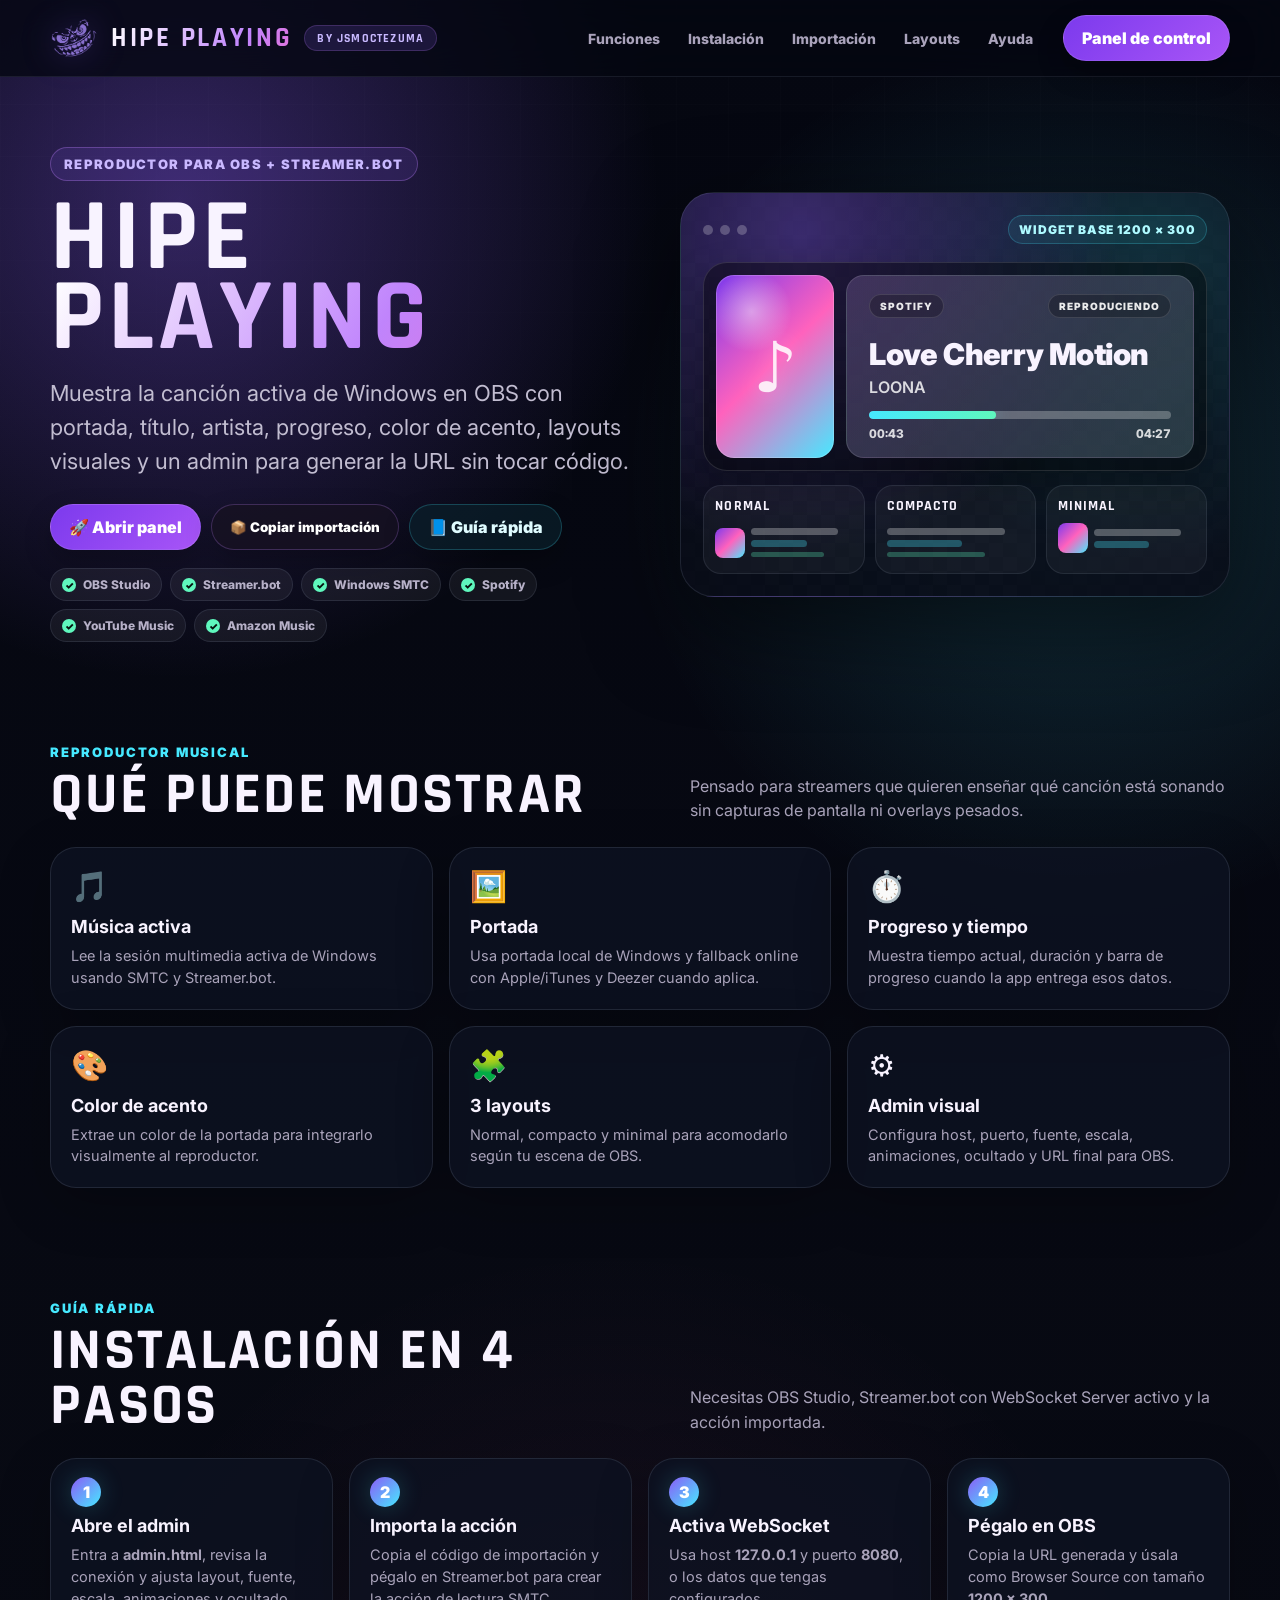
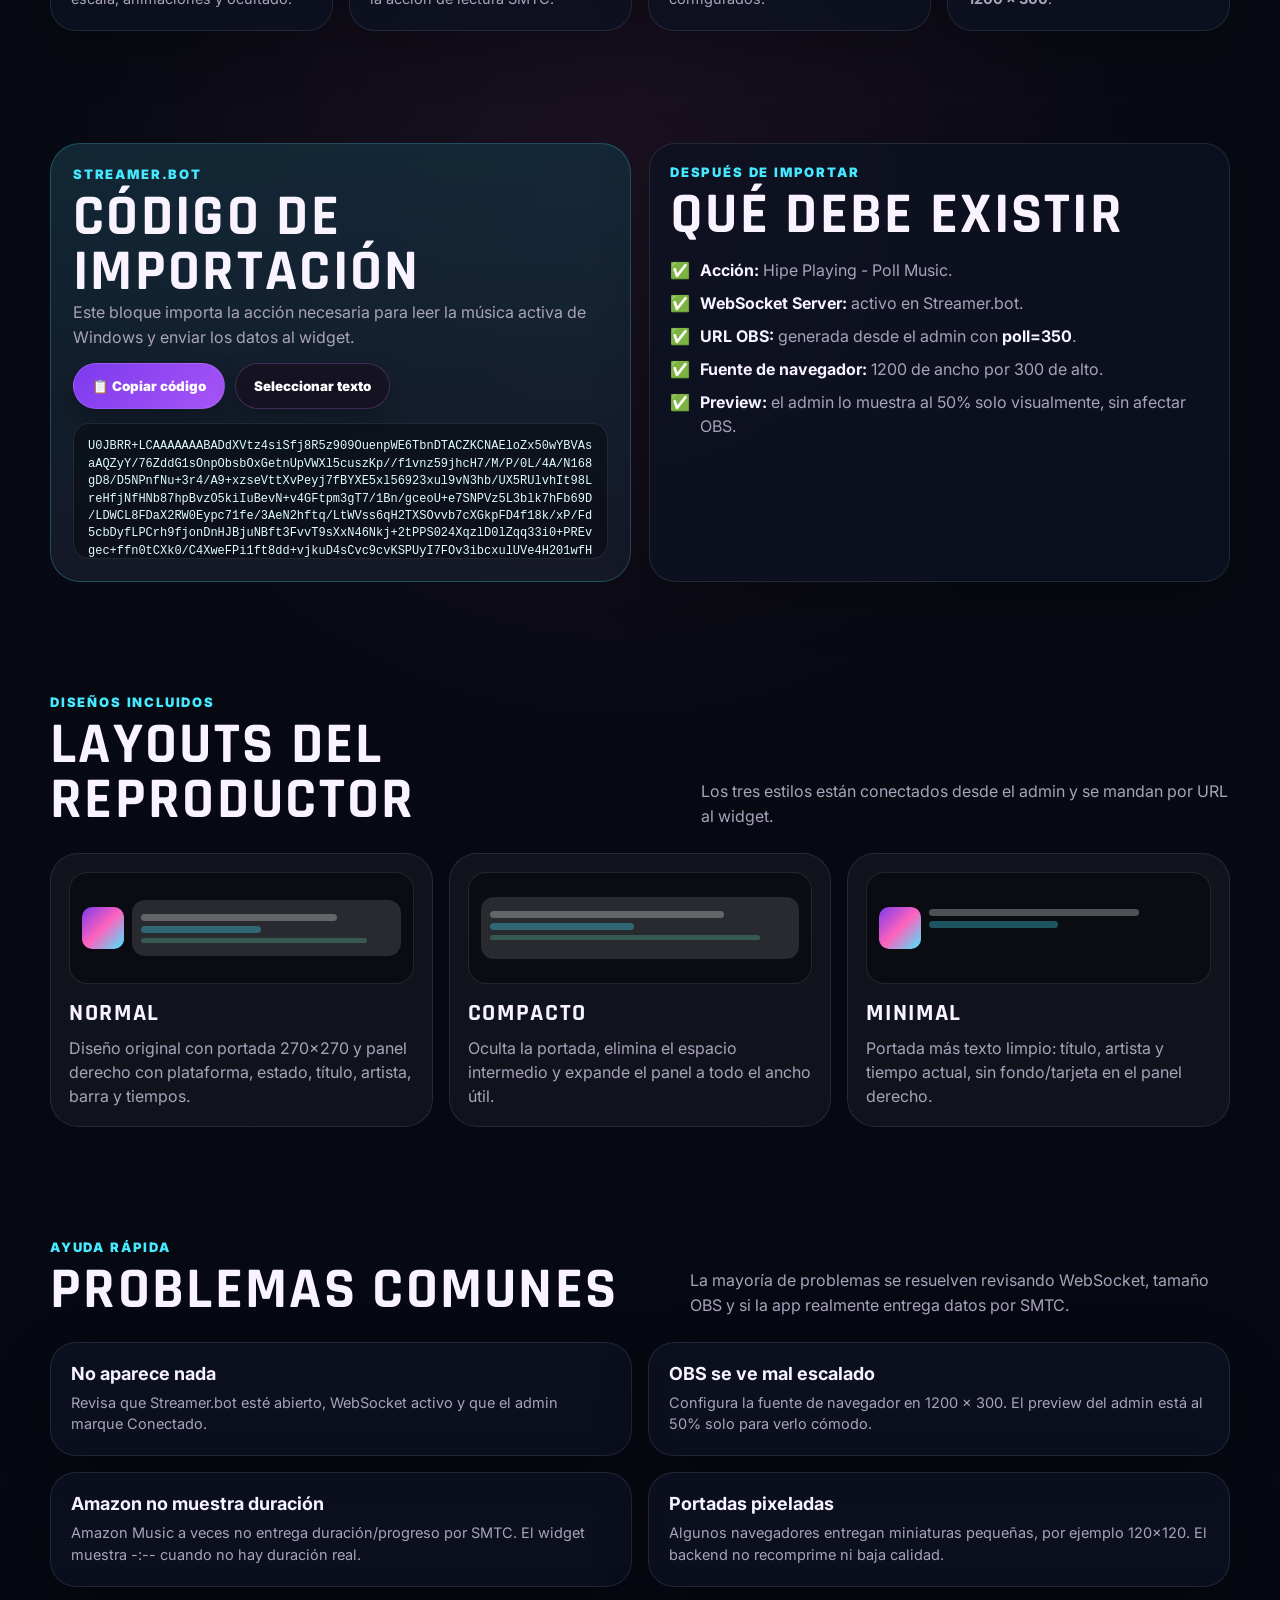
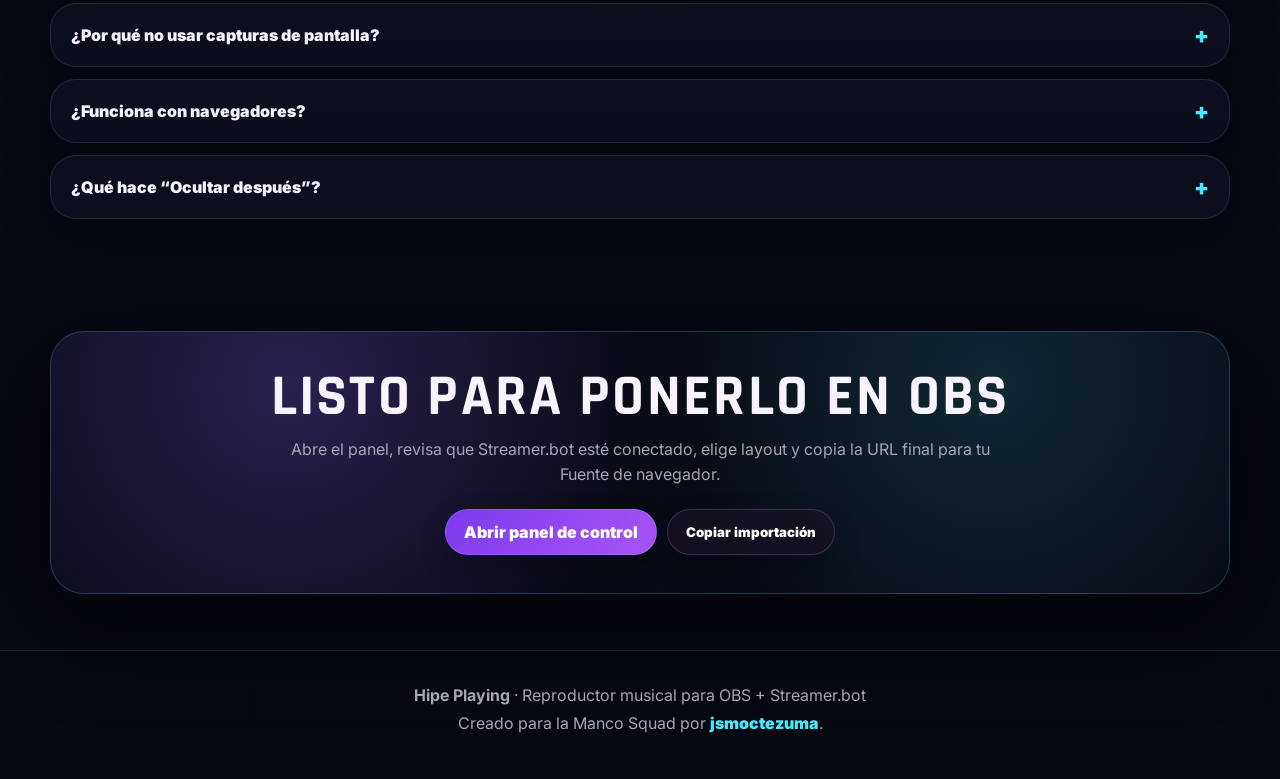
==== commit 0516af24: "Add files via upload" ====
--- a/index.html
+++ b/index.html
@@ -1064,7 +1064,7 @@
           <div class="eyebrow">Después de importar</div>
           <h2>Qué debe existir</h2>
           <div class="mini-list">
-            <div><span>✅</span><span><b>Acción:</b> HP - Poll Music.</span></div>
+            <div><span>✅</span><span><b>Acción:</b> Hipe Playing - Poll Music.</span></div>
             <div><span>✅</span><span><b>WebSocket Server:</b> activo en Streamer.bot.</span></div>
             <div><span>✅</span><span><b>URL OBS:</b> generada desde el admin con <b>poll=350</b>.</span></div>
             <div><span>✅</span><span><b>Fuente de navegador:</b> 1200 de ancho por 300 de alto.</span></div>
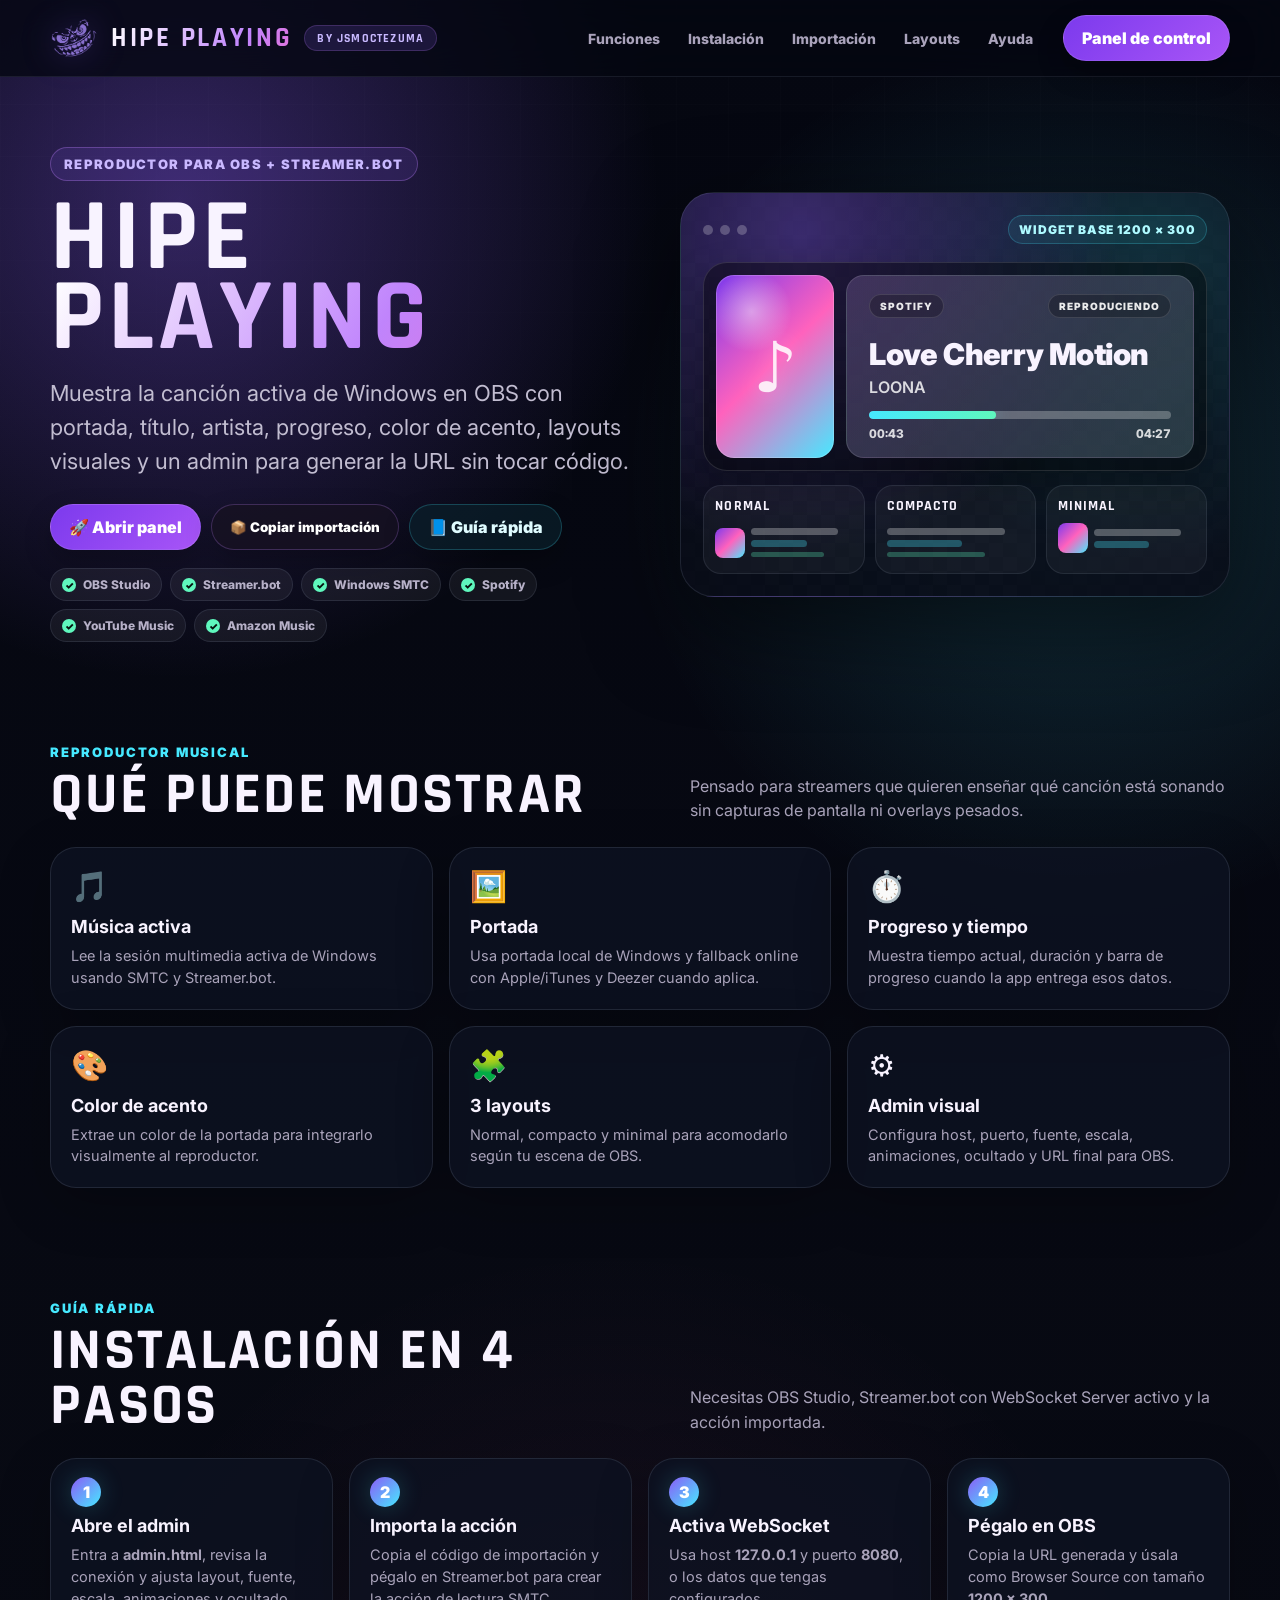
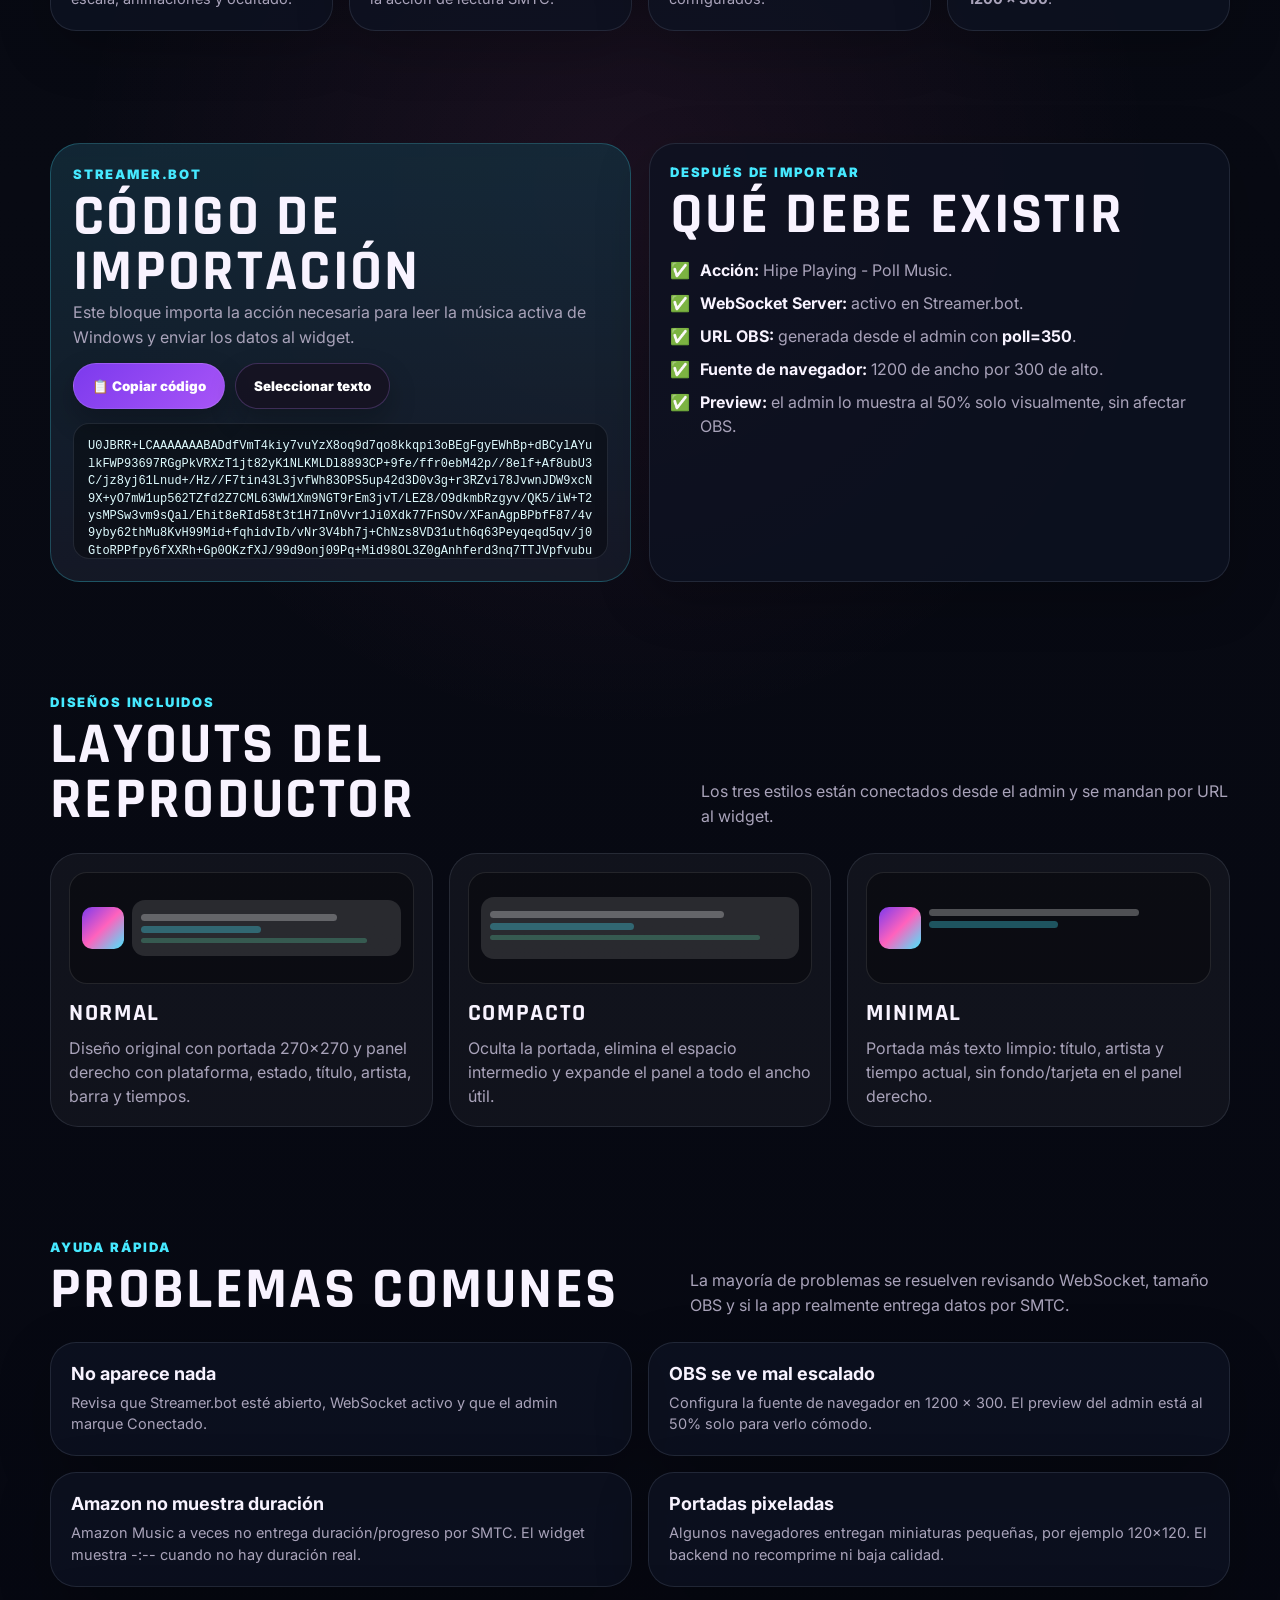
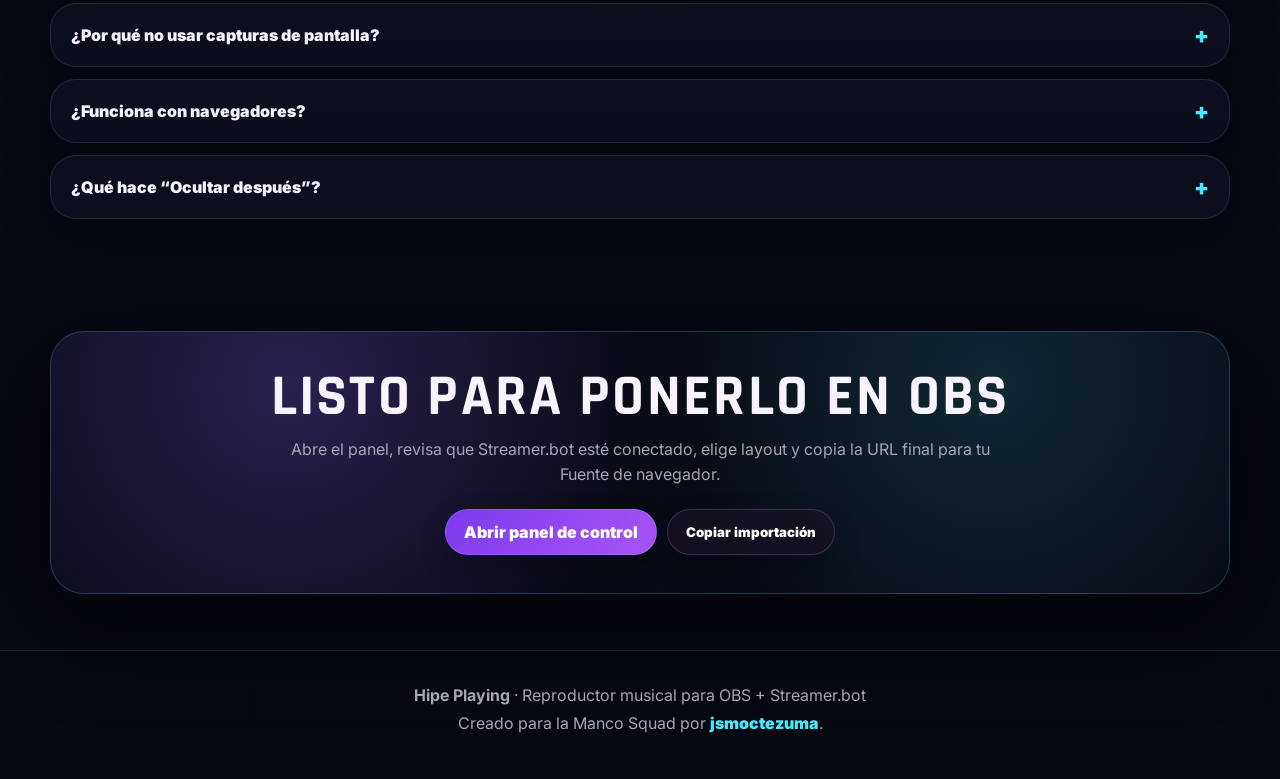
==== commit 29c6421d: "Add files via upload" ====
--- a/index.html
+++ b/index.html
@@ -1057,7 +1057,7 @@
             <button class="btn btn-secondary" type="button" data-select-import>Seleccionar texto</button>
           </div>
 
-          <textarea id="importCode" spellcheck="false" aria-label="Código de importación para Streamer.bot">U0JBRR+LCAAAAAAABADdXVtz4siSfj8R5z909OuenpWE6TbnDTACZKCNAEloZx50wYBVAsaAQZyY/76ZddG1sOnpObsbOxGetnUpVWXl5cuszKp//f1vnz59jhcH7/M/P/0L/4A/N168gD8/D5NPnfNu+3r4/A9+xzseVttXvPeyj7fBYXE5xl56923xul9vN3hb/UX5RUlvhIt98LreHfjNfHNb87hpBvzO5kiIuBevN+v4GFtpm3gT7/1Bn/gceoU+e7SNPVz5L3blk7hFb69D/LDWCL8FDaX2RW0Eypc71fe/3AeN2hftq/LtWVss6qH2TXSOvvb7cXGkpFD4f18k/xP/Fd5cbDyfLPCrh9fjonDnHJBjuNBft3FvvT9sXxN46Nkj+2tPPS024XqzlD0lZqq33i0+PREvgec+ffn0tCXk0/C4XweFPi1ft8dd+vjkuD4sCvc9cvKSPUyI7FOv3ibcxulUVe4H201wfH1dbA6yu4fX9XIJU5mfn9IcMRbyXtdIOHzwX3/8o3SXzWJQ0xqL4F778lyvqV/uYM6+3Cs1D2YxrN35357vw1r4ufzqIdkhpb4pWvnO1ZnK5mEvWOu3/N0/sj9+y491f/SbVW6UjVZMn3y+6CNF0ckJSDYxi+cFkD1YVD5Hb7f/+euv9hrm7rT/9dfhOnjd7rfPh19Gnemvv+qv0IHT9jX6evfrr293ILM1paY2fv013gfbV7L2fwkJKXfpz7Y5SfaHRUxbLDb4W3lEfnJYtLchJU3ojHZ+HCxnNXIJu9bh+0l5LF8bROZubodHvzZSPHt0kT9DnqTXiUkWvfG3h/FODTRydJPWdOGMFNdWjlbXugvb9Ylrh6rf1RPTWZ2C2LrAc2/+ZgjvbEftTUudx+fdPGm9wDOXIGk9zDorw4drfjyD+/tRe91c9tsteJdoc8ck/e4I3h8p/S6IeLvVCjZmza8ZrzNo27Xr0UyzXnytHgVJs9F/GJ6w3/AtaKO5DHrGLox1xZ20oP86jHe4DGpm4tn1Tb97XsHvaXsTzar3H5Rlf93/9t7787jx5rdb+zmMewJjmHYbL3P7nLaDbbixvg+02bvt+N0G0o+2M3YMJdQaiacYdaDzBdsYPkho0Rsp8C/Sr4N/W11ygDaLbagGmdtmK9QtZY406ZgraHPm2SoZROrOJ+7K71mkSCdr7XfJS79rvPnaaQlzR+Y1C/q73IlnFvA8/st+WkqwiXj/mpL77Cej9e7ia3fLp0lrEtr1sV8LSUBGW9c+76dxozaDuVjYyE/LXb5fue/t3HVzK9oD/rxMN9be7zQSS1vtYHzToKu/uJPV74HWOD5Oin2jP7199RprG3hweYR53JiOkfi1/rZPDv2J1dL7ems4togxjYLl1LKmk9kohGtvoWYlM21F/O5p6cf3S7drab521rzg+6Xf2U2nyt2xv46+VcfB6RJbSugYx34X52JE56L8zPNYSgcr6NL5TPltrOkvHowf+Sod/xTGuqy2OUjul6Zd1zy7s3TtE/bjEtpnBfjlrd/V9309JHMyeptrBwKyFgFvTcMe8pNKgnV97dfGR0mfKP0szVrDt188zVLGG+MN2nyhMrIB+V2/36+UHj0zCe1ZkW49pTBvc01X5tpy+dix7uaadQq7oF/WLbJof8yPY7XVH0TnN1exkiBuJI9tw590yNictMbTju5OZvVev6NaM4U89DvWZBY1Js6kue6390vXgTF2G0gP1Ilb4DHJ/LYS1zHVIL6r6IDiWFoNqg8r8u2+efZ4aTmtCP/O9MJoNQd+m9Vw7mfbklz9RTKqJ2EvfAviw8B1IpRVfQHzMbf5HJKRAv0EGWVzOWg31/O0fweymPR/VnZXeV0sleEijb9lNMz9XNHrhb5OJbqAvdcHnh362mjldwQ99lVaRFRPbj3K26dlP4a+K2eQG32fzlnC6FHuP9q9MG370F7APFPbBfwMvLWa18xHpO+U2gcZrbmNYPpFMg4S99urD/qbfh/stR5BWzvJvF3VX6Ux0DbGjmmF3SHSKmeb6nBt9N2vBTJZadwg5x/yL9NpJ3we9OAM5HS4BBuz6ncbqBsOnrMD2QEd8bIXunoNei3xNfXkOn0YS2cJdHrxbKBzQTdl/cvr4oItZ7oA7SXIhv4SdlAe66mOKMnpHu03k6HWEXXq45h/r2SboP2k31VB1kdb5F3AOhvUP1Ob0iSbR3IOnHaf6ifxjOmMQO+2yGO3vvLt2Q7v8ee+Ovo56K+X//nUYxjgCX7/jvf00/FZPyzofaLsHtcEr60rNgxsQdizEtC3B5jjF68NYwXauc4IMMt92gfLrpMAZCgAXeWzPh/NmvEWOq2LnRga4CXVnRjhgGORx0nzax/GkcoL8oKYi14r8RwX9Z7AXlLe/r9G68eH+3toew/27D+AH1TXOccw7os7idaDdgtxMll0Gsx+bYbHCcXkBgF7js/cTvf2PM7GWtcDxwKaDm+iO+oV2rdJH2w/b0OB8TqtFfyOdDxOa0YEdAV9SDY+2Ex3BvOqzXYfzRXHt6W5Or/9X5SL/FyBDESPSbR+LNkIPh5Gw9K9DM+xvg3ISJ1rIxLUhktjPefv1mfBhoxBj8P8rsQ89gCHqEFv5Pc3bE5A/o4W68sedJgKOIzPG9hk8X2Ul4fmt9v1Exv7rNuouY4xBby493X07cK9a+mqXzOJ216lz3NaXMMVKcZ55HoEZP8/UX4fJ+D/OeCP2CPy2O5v+jgX62CT1yNX+rr2tca+3wlJ2HHBpoxI3p8BngZajrdX+aJn1IvyIrPvzLdxgYcBN6b44D3MQvEiMZPFDPulJ+CfrMvv4xh98JUAyxf7nchsagX/F9+5XMHHqbyUaSP88as4gGFzoI+JuNwxNoB5Y+j3iztL8Q3qI9AR4wptmE//Y9ggw/JVnSRvH3hkQ3E/9oPbzvAB7TPIyo7inwj0Dvj/wPuGq9Whz9YD4DSwG63752aVXrl+Cp4G+ddV1L+PchrugX/POJczTuux1jgALgV9hjql/hTEJrSj79/V038xrplpEe0P4KsDYJUj2D/gszr4atZdgDpl0iJgD0FXh6pvW8ewew/tNw5+0gJ5gZ9YP/i1IepX4tasnW83Lvh+EKsrv31X6EPF38xsDrNbqc675rukOvxDH/+KXmE6oDI/qfwjtuyB7ukW+RfwJ8wt2ELlsV2aDy7zgbZ6Az83AluwcjsHmL/wmMlpsyGZw/jaN/q9872E97d9J+V3I1Dqqt89PwUk3HpAm1mtBRgUsFARN6OftUP7LWvPRH/eAp6zZ0cLbAXSsN9W3sPeO9BVbyH48bmY2H8Azd6JmVV9iFTX9Fo0DjVu9+G+qQfg0wcRYFzEKwRsgO0Cf1lHGBfMS3MDfPoWtAN8dgw2bUNjf6rkOY3soQ+K3yMg43UFvgX2DN4jB/wb8MCZONPt1yno1KBnKaZdh76a1C7BWPxSLPKY3Q/D7y87y+rM72BM0U++j+N4BbxT86OyX9wEe9Z8BX/tArJ8cq18POg8Rdr5XcsM7Ybi2uMrc75Hum6wnx7os1CrX/E7mxH9Vnv1TrzxPtWf/Qfgo5jFlMDmLh+TVrMP9sTolng+F2ek7Zd85vGGKOBHFeIdWWw43PuasfK75CvGIhEjjmvWHnWFOwP+j+8By9Y11N1zmOf03iTfn5KMK/B3xPoo/HWj3Yfnm9sPZBdwh6EEG8Aga/QhDI6x+4LG1J6ObTMaWGYd/JHlYKZfAs06zONzfQr6EWNcIoY926AOpX6rA/MYwbcu2bXWfb+DeEz9Dv3Zcx45wBhXLsy/1SMnwGWNvn5I3x1EKgG7tRpEGMM2wec8HU3t/DYHOyLoObUtwNf6DHT1EXT2G8wBlQuQoX2gIoYEnKbVR+I7YCPfax8wFP2dwM9sAZjvyQph/kAv1EaolxWMAzug6w3A6n6tdfl399u1zd3cot8i8MwO+ArjjLxPwyNrp3MEe3sEXgP/7rSkv3eB7jqds4aFaw2AXQPVUKE/oBOtEGUn4LZROgYyUoCXgWazo7ChAejmGfQX2jqMuf8k7sE3FK9EuwKtpe39QF+vffcv6Ptf2U9o5xQ6poj7UjqgPNpqNmdU18f6BuREPAc8Qwx/01JD6kcC3pucluk3EniuC9gPfN4B4feRD27k1YfxLoa/X3istxVq+g7kEMc8sXJYFPHa3Fa2BXuqH9DnAp/PAp3W34KvCH3SkUb1p4lJdcejBfqmo18W8I1prbn/M+/bKtLVCvttE7DCSPV7bEyircccvjJAj1vw4ykh8WMrwfWgom2q0kHcw1gT2M8LxqsCVTkirgcZUrxuA+z5ctfvnQr23AK7FMSzw1QzfndtxC+ydRDzeRBRv3g5sK1zvx22AtUEP3+/6bcBK8bjK++QC3z/6KKuV1QSdldvbruJOjGSYJrISeqI33L0NC6A2VD2gQfH7NsPHfgXaCzB9YZ+T8c7o/OM37MSHLN9aYUDgjgYcbIJuJPy+JHp9yZc6ywNhbSCGvgQSuME311RXoqbZ6OIQRtl+gFW2iPdBrPG2outlxDGZ8YkQTw6zM2pZ8+Xj23ziLYBaEYCsN1gs2fw85rSKIkqMXoPdF6YNDfT+B5w6mzpUjyCevR++cP8kNTFvDFZmLSMsTOq+/HoCXgzEfbakMVu2vAef/dJ2ne0QQdSne8l2ma6jsR0WRq3j0LkcYxtZ21TbOBrByJoBbqrCb+nc/NYeb/uzG2C2F74HGn8weixNsX3QU8w3yR2VRizgjShMYW2OgUfHX3P78g3mQy0TpQXJytf4F5nAn3pNXc5XBzNUT/DOMdO64S4wkgCirWnLJ4Ces/FeNkKeHj7WOWJFfDD3gPa9dvB72grgffixWS7Af/1W+ZnNTfZvYD6Y5kfv8Q+HABzvQI/bx43BPx1U53H1gHX6OfJFuX0LVg3rzw3W/qOBTwy/N1I4H6tDzoI5ey884DnjGQHeFDFNf2Xx3UA1xtJv9TvhQ3Yp2etXatx6zcP2TeB75PcvNXS/o9YWx+MF+R47uxAXt/vI8ztahE3MA4nngN9uM9iEu0Q9I7+FXHJbd8lSoix7GtjjfVT0D2TD2i7CnqtPeDHlG7leZ8DX4HPcFufEEOBjycZG/C7CX79R2MyievsSLCu9sPtWmQB9shIshiGlIdRX8fmi99tqG5bwsfs/gO7/9F43L2MJmF8fvmoH6GmAt30Otjla7SvCVwEPEExLfi14EsR6fhDgVcU9iyLWXxMjwX4CK79Pm/6NnkBbAz+rasMYtZ+wNu//g7Fxsvcc+U5T8fH8fiY02OTW2umscwSXWJfa6znTj8ZPjRPknYL9z8aP+P/0dq1Z1VZ1xhdxrFFPmoH9PwhkPATu/4RH6GN1KXv47yCbvh4HIyGB9APr+Cny8ZC520KdsUDP/Wj9oCXTvBdzG2StAUYuqsfYP4+pAvaprkTrsHWJHK7kb//kfyPAM+ohGJ+ab8K9z/io1UIOgfXV0NHouc1XQVdhWuravChrh1tQT4Ar0nmX1vheu3H/LMBXCcdkwH0cT98n/qocUfyPsOMH+ojjIXa58iTjCG79xEd1Av4zBukg9zmWBH4dpI+0usfyr3nGMSNG3cymRf3+DireKtmHVm86m4jx1rkMpiB76m7YKOsN6tLFL87yzBvj2H0R/3A4/JhaOjmLgQbWvCPehjrhb7zez+CuYwufh/jZyaPXxZj7UbNrHl07S0o+nnt8MJ8WWUzKPoeG9e+W+L8+Unlnb1H+epU+saIBBsXbEz1G6ev6ia0LeDz6j3PDlWUvUp7GuIWi9q66j1zF6Bf0r2v9DsAn3Cu6ZewOlaMC7zQvIhqH+k95mtX7mGeww6wSlLtB673I146v1XvWSdcRwHd+c69WbX/2grjSpfKO8noAv5uEvaG1XfAzviS6zCe17DbeK1+f7VztRXIcLiVtTfXzrugSj8NsM2m2paaAKZdgW9YaQf8fMWNz7tFta2TXzOOVR5a3UmeXbk9ax/SODu9lvNT6JoF8O9oizoF46Mu6AAf9UesRxb+3Rvuyv4/12MKj/[base64]/m25xsie+JmNwLxop8mAeKC4p5AmlbPPa04Vjopmc57rnp2TyOQZ+lOA+VPgPvhYT7ZsU50QWNeHxOc9GOgQ5bvo8tOpijHV6AD/jaAl3H+whj4DOFmE7YZjEdloOAa2wBYLb6zFfOdD0vv4ZFY09ZnGw9t00H9SPL22xuK/bTAfzjBFWZ7FkYN4Y2T9V7NuZXr3CtTWI7GlirsZs7VTkHu1ILqjom8rURzwnQ9xLM8DavMXmBMVYxRW0E8gvvS/riOa0tyK9Mxo4u8KdnS2wfPN/vWTtJP4jMHkp0ZurnyrAW0PVUbdtQPeBTyXUCPLWttuOCjJe/GyzDzXAji+FjLgviJK8NOJWu147Blt4V8OfjpJQnw/F+2K7TtTLQn8cgEbY6qthmxs+pDxHRXL1xnrZXclQzHcLWQ+Hec3Udpec64wOzYaOJa+8I6DLMJ6C1GhV5apsGxpuLNjaV4YY0zsrfGWCcrFmKi1619c0oEHpRSr9crHa6/TpxRnQ9dlozHA/wp2uNTiz/bBlNHJP4E7AJjrmHPqYyDvoXxhPtJPEvsE8jrK+InBrzPRzNOgQ9s+Drl+ZlI42n87kOyno59WV5vKpX1oPCV712X/iiV+7XXMyp27vdKPUfy31g/mUac7qUdHbOD6zgvyjkPh31zzqErpuLa48J0CKJMN9s5+dqh7jexPz+Hcvjyd7FvHYP82oyHw/mVsly/fh3AfeK9Qu6VkZzKsGG8jmOQrGmE6mXck4L5becPfj+sruaowP2n/mjk2oMgdudZzZe6xl8tVPYizblHK8f+h7WXXTJJWTyn/fH10EM+A1skaPxZ/QG8Z2WUojxMD1AfX2KQRDrxwSwZGPG+V7M2Tvto85qcDn5sbbF/FViNikWaqC9fBbPVeSIybQRJGobnmuLPon8AtdZKehnsO9dnxOwkUeHxxqF7P7Jbwk+fYde9Tef8HUQtSGe3xTX0+jPS7+DfaXY8wj0oX7D3DZwPQDrq14AX9B739fNy7A3XM4nzfMwBgy8vpP5aRmfr0H+AfcML03E7UKWC/ddkLXRheL60zvzk71DGrgu8+xr7jPNVxDxpGJdREb/FEt/FC+qPwsdhLpSYouGvtZ4hXkZYixtMGPzWF2nEzq9uhaYw9Vfv1+tMVpucf1YtD+LLbomjrlFmGcq7BVdg5RgfPquNXpBP/vdvmVYMdWtLHdxfBB4mq9NC/21CnrNFJsG2gjwA9WxpxxdWTyP602QJRrrRztI5xa+NUccAXbuCXkI5vwWe5Tzgym/gz1h42vvG/2H2WmYwxguYglb3k66Pshpy+KT2VgeL8py9LA85eIDBOMAnK/LNqi8Tifp21i9tW8lf1zW1uXWtoBWEeJ3Cc2V4UszF9u19qAr2JxVbLhYg5P2Jbm1L6W4gKyt883jouttsjlr3jpnV9eipLR6uJVWxfjEz7WVX4v6qbGuPLqe9NP0onGSnxxTaU3qp/oE89cC2QM9KtUH45v1QSle81NtzbUzYb7sz/dr7lggv6MdjPvyk7QqxmMkOLsQg5HcL8RdJPfLsRYJVs/HVyS+QhZTuWIjCn4jG6d69AE33GhPSz5WJJmb/qm8JjWwARO0Wzf6cakPWcDJH31D2MnMb6iPgoRhomG7Ou9Cd0t8aEazd3xoC+t2tUOx5vg2fCB8UxqL+sBfzfKRhM/0oCyr9JG8V8AAt/rPZn5Oi7ES7iPRPO1sTfDA/YyNLCbxEz5R8dvpPaRZCPaP5YQPbHFdhkmbmH9bk64Hcj4RsleKXeXxWSk2JOhzutK/k/Q7IM/r0FbKbfE5pL4CjXdOnWEapwZ98LuvEfRB7o1Tfq2T1/J0yVe2zoH2AXROUuEBzOUf0pqciByxjhLs8zFsZz660c1qAmx1VAcewXFTn2gQYf1GIxI8Y1lm93ub5nLy+vVlhLWhgNn2HuAaN8erHubwtWl+c5Znr1kvIFs78J2P45pRD3rmm1sDG99d1Qdk1B9P++qIoN4ZYYyN7kNC16eclgp9xFqJLfDnmn07x9+Zf4P3t/hcv3damtA3k8bq1Kd5jHGuMZV/J6nPfFXU7Sw3iweKVRqPoD+9uLGjsZ3kHV8gqw/CmveVBWOSyT3PcS/En0XuOpWhLsrBKaNZIQdbofmYPurflDfNg2uDzdiQ954BP91Q3YTSHuORWIcTObNyTE1XkPdgDoj7oMhijEhHFmufKlveV7A/[base64]/GD1mUOmDDsNg4+z5VHWenDuL0pzMllv+TfaRhdk8w3ViXuV92zR8hgHWVo5vWw7qgOvsOJyquQtdI7l0ymy7UOzUOaz43rDnyuB8Tchra69jE3o11/yuSK1TRgrBvoWqhLyL6jijqFD+dE6Kwf4i3AuD6hayWRU+N8hHrof39OCvqH6mG2/1A5hoe58KLOZQR92/rauFivEZEneY4+1yc/WLNBf/RwC3QkWd3B9ZprrIso1jpkugx9gyv1GOm7spoKtLc4Dj735+t1IIxG8toO4g91sPe5tlmNQL1LMWe+z4BbkH7+DPOSsHaU62tWt3c0qf9Ba1Qk+klZyurAb63dkOlSH/wCI2cTxHzJeZ/utSTNleE8tyvWRomaiJLdatcxr+3NoxiYysce15eNnnjv+p4Cgv/[base64]/s0XJuP2+rTbtN1KW5rB1dryD7WWbfXo/2l+q80Z5XnrvOMVPcxGzIifhf1Xub3DGbuLsD9NB860r1GSnb/yNb4rvPJe7KG+7J8OJ+lcTP5k2Hxn9eR12U/rV1ssNpHcd19CwiOe7ydzMoyJcHJTE9J9pO4VWcyXhI4SkZ3M8NWFZ3zoX75y/Xoj/X3luf+rfr1g/mR2bk/47uU/Hd5Xk/Gh8zvW1PeE5j8eY712jAfVKcifqaYuE5cvUG/JbPTacxSP5wCbaSC7n7zbY59dLW5SFrQRoS+6bc+t3Hgi/J+SPatKeFgyfw98fpOkQdcioWpBL6fLKwc7unUSZhk+qiAoaPS81XsDt93Y7qHlbOj8cfRy0wdXubl764WnSyeNXro1EcPw9OoFNuD8ccu0BifmcZWLYe1aWzJVlEXAW1iF3M6d4u47Bu0al6XYKx2Wx1rfQiYH/zQJdZfYF7BYe6seLxMjhUBA0Mb4MPReBSN2wBuNENbwX3FVhgzHXn23bbUp32x7eZBEh86TsE+uzWzUCtR0QnF7x8wp4fGyq/pq66BuvBV0l5FTvj8UT+Q6fiiPh1wPZuObX2Cb59KNInes1ms7baK83F6T3fNN/gtWa5dheev8HHdCWKCccmUhwbt5mlA48yIP27rZ8ieP2AeoFjH/1N9ft/fXad7jEr4wuo2WqB/VotqvpbQT+x9uq/0mNWG8/1hBE9deQ91whFtXhqbfldGQlKSkbKs8XomJteD6Ez8OFS89vt8mmH5HL6v7QBzNp7ZOEbPbM7+5+NeBosV0jiJZ6vo+7x5mxZxMXZ449jhneX3azKatMa4dzXIz4buOb7B+JOVfF83775Pmuqw3VTMSVMZSd7lvMrnfn9yOE4dToc1HgtI1wzsix5y23c35Ps/9LN3E/Hu6LJkWLoteGjkD0HHMpwdnN/jfxmtgm59c81flbTz0tdDfUyaX/u6YZjR/DhY3x0txWrPJPi5MP6kxKcPnaRKg1ZGg3WFBueMBsMqDUhKg1O13ZFotyah7Z1o9/tDUGn3uyXander7XbSOR29zKt9mubn9N3YxgFjXVSuNHKge7zUQpC5piy2dzPG8G3cc4npLGy/KjsG7kOqjdjaEuZTa4ALFLo+1W20cX/A0YuZ7l8lxl2xfzfL+HKD+77Mp1iXuU/5EfHqd0305cTvib+jd3FWlt8xYnuaVtY6JbrrxrjJX4UFsz66dP9Dv1fdw+Ra7EvmS4JvfMC9cz6ITVyzux3PGZ38Gq5Py/b4L9lCzK+ktZ6tb9X9DSXrKQVdW1jnKsXvfiTW97/W58v7/geTNxHTx3NB6D5e4Fc/3uAHZTx7KPCKJEcilc3BbLULutZ47pC9rwEGkqyVzrp63e82ihgqt65r6K3Vwj6/IRZ5bmdtW937AztroHmge3fCO7j/7mBmon+47T8gvuF1Rbl922hOgBOuPMzj0MhxRsZ0jzi+FxTyb3GPN9Avs9g6h+Brhu+vrxTfY3QpzRPm8GTP5WXB6GXjxLWGK7qpuMaokQjaUZ4mmE+B+/2KPTeL2Ab3Y0bdAc9h7kSaR1paM82v+0b8PIOijhF78+G/F/kzfC2oYSj1N9yHtN9rqS7uU4p7mNkwN+vWym+3svnoqkjDndj7wgVsl+0jJs03vs5fbfMkfk9zw5zVLmwKPt1GgZaeUcPW0MEOog0L1jSeN8V91tjeShQfR/Ma6mLcR03scXcne+8BdG+C9VUz0f762vt1g8adpOsPoLcB94MPmPaD53G9VNuvi9qbVtBrWSyvvQH6/Azto7xiDuEM8x42PC8+8kUeTafJ/cJdoYY4pc2a1RHnaJXPc5Dp/0jM34drmL2Ujuk+xSJ/FGwe1roAr1oX9g7GkqPlwELZtvZ8L7tlYS/DUt0IjVPb9HwhOk/ZmOg80XNxfMwrLO5RWKk/YXuwYJ7XXtYOlaE55vkrdA9MiZ9t0rN/Qofu9SbT16e0DZGXmH3zOEt/P0x5O6XzSIpzbNl1tn/puuyHYLuNi5flxCF+wv3It3TfVVu/e3xo7lnsYayNdCVPQ+iHePcOv6/M7fPIA/sONo5gzAprzMv+YL42h64raFk8Y+4st+jn2yDj4cNccSZLWoMD/LPHWl7MPXJ1ug/ucjBpFvtSo7UadA5p7Sb87XcAl3XPuyDb43ZXxo6VWgrs1/txgyrNHpof+d10z1ZxlosYw5W5V1I+BJ9Y8h7PeczThe7ZKs4Divh5GzNftY64J0WwGa189u6W0iaX5+TTHHiF5clSfRJU1s1vqO27CJ00EPXOM/0U6BatzfU1k/gdElVxO82Du9mmMewJ7T4oeZm7ruskvpzI7QN8e0lruCs4jOU0wjMHltNUZzVOsrVPnn+Ze7bFa4Bkfd8Dtj7kn/W7hupb7HsSLCf0RMNg532pgQxb5+o/wDdBHLcCjHQRucM52y/bvx3x6E7wPvSt8Lfk+YKsoJ9QqrcrPy/j/YbRlfCshL4wtqr9fFEKtkLU0eCefBboniBS38B33E/sscBVVRsZkUiGbav5amU7zPcOS33oguxm/JLl98hofhBYitvGj/RHUq7JFTVE12p2uWxJ5Q2wcsvtjjEngMaAYCzf8dyHWc/APJgk7BG+N6JBmI8IOMBheHoaN5Scfazz8ylobLb8rEn3+J/9XB+6NAfkhDzC99gATF5/g79TTLCw+NkTt+czl+m5wzzPv6S/aS565b7Nz+vYFmrH2ij7WGeW+34pDsKxGebpR5gb7adnX6R57qmfWOSbIT03gJ6BhPLC8BvmG+7nkxM978hjZxis6HkAtL67Q89Gwv23sN99zMcFjI5nxAmfIj0bCb+P+bBrE2sXI9zLRKyzjFk+Mc35NXO11JkuYlgTbSPNX++dZOv/NMaR129C7t6rGXeSutDt1LaBzXuAv4+Y80Nz/[base64]/sb1qjh/dVzkml7HEzxQxWuD1XaDSfSzpuQb8Oq3RBh8KY33E7fBaN7pnLbSZ8SHGmG4aizQXRPSrk6NjgUcAF9pn1LOE5VNkdnicG3+2x4skfyk3Z/8fYyIBrzeGb333E2wz4vvzjkBnu1jPEc0nmAeL59SZ6lwjBHMjoZ1iTD3FQ1zXAUZmeoz/XcDCLSkeAiwnvS6r4RnznATgmT6jpYjVoX/Efxff7Fp3njPO5LB6vuT12qk8DzWpDGNOVeVMxx+tVeO16K3iOZPpmor0vA+OJYtnU9LzE0ZboPHe1dl5u/nzf0W/ZP3G77F9at8/A4PHKVf5dllNQXbN5OuM+dqPHJ2zsyXT2m/9kDvThp1FAvY2870rNOBtFGILvNaO1tfIzsoUdaqSsYN+0w/0nJ/sW7KzMwvfEzJEeTE3vmmutp7bSllbNJayCTRVoXsrT1hNJ8UZuI9DusdpRtextgLdFgr9ldZq5L49yfIYxH52mS4rnlmS0iZv/6N54bzmcaEegOvRVf7cHtzfHL93te6ooHfrzNeQtIVtyHP8cuctYWyN10hWr9dx3ahIx/zerm0Zf0pjHpXx8dhm5fogTnP7czEL3v/iHvZXeBL9uIbS/5H6Qz5nWX3cv4vvSvygjLagjzY8Z4Liz/KZP5I+VWS9lMee8gtb36P7qPhg35TRixlW7xdzPvJ9Z3XW6TpKGl+ncb0r9Rqivx/b4taK19c1kEZhhnFSu0fpwfznRlqvwd7FPUFhPs0p/FsTZ3Ok9by5GFBOTkrxoBbWeTby+EPsXVWKEeXbUApxIlH/yeJVtP4A5jLd50j0h9eBlr9FY0Vpn3lMp9xnHh9K/YQcFiy1Ry4pjbP9vABHEFFjWnx+U7gn2i/HfvJ9kcaB6JlXunWi2NBm8dnSe7L4UOrX/hmcciVmVJgD6TOpX3sjlirimEYJ12R8VLYl0J5ExivP85rCsn0Qz8n0W0Oqf06V/gq91ZDosmq/WY5Xo6JjKu3uc8/sU7x3M1Z8KZ95mZ1bCn5jAu9ibZLCaohbwGtLzM8/[base64]/30HJpZ3HgL21Yg/h5ejCA7Y6pwRl4QvnSOQ/18ovXoG3ZG5CC27twKrfP91ROX71nJchn7GJcEWQjfaNxNRV8Jx8TiDD7WueOZN+jXOS7G5vQF6jm2hjP2tfNuXouWwOdgw/AcZZXOa5+eew18Ar4l+BSnkPEc5Qcnf0Z1uX/EurgWGwvQDvScpdC1E44Pr79nYGw5oftQ4fpVDPgnNp+gnyc8kxXml/LKD76vpznlzEbKckaQf7D+nqAOBlry+p7ghm8Cj8GzwAvXzlnM8Xqdnql4S1usBsDIvYvxwmzvAaAxyNFSft5tD/1njI2ttLnTx7OFmTzQ9U3kDXoeM18zHG/x248TWT7OtVwZhvXy7aLsIQaVrSnk3uNnPDE5LdRXgK4B/x/x7Cm0zTfAbke2z2t/WTiruX3HzqOW5BRz2yXOXn3L8c0piBv0nDjZfLF8a3PmK9YRdaBsfkptZ3UKvSI9izxXp76R1W3API637/ZbnMnsUD+dYsiMvuzcJ7p3A95vL2t0H7t326PYdyXauzovH9Qk8bqlfF8GuMaN58uiD5LW8dQk9Xr5drqrBOWJ2oCOdcfWNGguyLo4vy3U2dHp2xDrmQ9zjGsjP/SipYtnW3ZNrB0D3jDfBmu5jmTjkuev52kjYsWDq3GSFZ/n63VU79cvteiZ0+CzbHhNz7ZPDv2J1dJBDodjixiYkzzrNBzTMqaTjjWctlv6jBhPMyLOI2X5juleoNJzltnPlVxfpl/Sc7Zxb7qWClhO7Ifyw+c2uzE9f3q/KObBXa8FTjhOiEzE12ALivgA+LiS6yfri8ip+/yPv//tU+6/z7vXRbCNd2uy+PzPT88e2S/KT4QL4iWTg/d6uPbE3ntbmIv9kRymW8t7XXv+9dbw2cJTmyMh5YfWIdz4/O3uay1UA+9LzWssvtz5avjFV8L7L563CBs1zVdrvlcZz2mxXq6wp8ovSvneIdnhFxv4X4UO3utic+iHV3q02GB38e7h9VgZ1HoTLs74zfz1P7I/fsu98DnYEuLt9ouw+7o97vbw2n/9Jm7zd8Tzn38/Lo4L9oi4BLMVe5uwePG08PfbIFocJovXt8XrlZttsoYxFm8e1rF4Hq/8Qa9/xjbW2w1c1u7YlcV5t309LEL9dRvj5Ki/KL/Uv3hkt/J+0RQ2DZ/j9WYdH2MrfZs+pvDH1M9//9sf/w3Va/jr/pIAAA==</textarea>
+          <textarea id="importCode" spellcheck="false" aria-label="Código de importación para Streamer.bot">U0JBRR+LCAAAAAAABADdfVmT4kiy7vuYzX8oq9d7qo8kkqpi3oBEgFgyEWhBp+dBCylAYulkFWP93697RGgPkVRXzT1jt82yK1NLKMLDl8893CP+9fe/ffr0ebM42p//8elf+Af8ubU3C/jz8yj61Lnud+/Hz//F7tin43L3jvfWh83OPS5up42d3D0v3g+r3RZvi78JvwnJDW9xcN9X+yO7mW1up562TZfd2Z7CML63WW1Xm9NGT9rEm3jvT/LEZ8/O9dkmbRzgyv/QK5/iW+T2ysMPSw3vm9sQal/Ehit8eRId58t3t1H7In0Vvr1Ji0Xdk77FnSOv/XFanAgpBPbfF87/4v9yby62thMu8KvH99Mid+fqhidvIb/vNr3V4bh7j+ChNzs8VD31uth6q63Peyqeqd5qv/j0GtoRPPfpy6fXXRh+Gp0OKzfXJ/99d9onj09Pq+Mid98OL3Z0gAnhferd3nq7TTJVpfvubuue3t8X2yPv7vF95fswldn5KcwRZSH7fYWEwwf/9ed/Fe7SWXRrUmPhfpe+vNVr4pcnmLMv34WaDbPo1Z6cb2/fvZr3ufjqMdojpb4JUvFO5Uyl83CIWeuf2bt/pn/8MzvWw8lplrmRN9p4+vjzRR7Ji05GQNKJWbwtgOzuovQ5crv9j99/N1Ywd5fD77+PVu777rB7O/427sx+/11+hw5cdu/B16fffz8/gczWhJrY+P33zcHdvYcr5zcvDItd+qttTqPDcbEhLeYb/GdxRE50XLR3HiGNZ473zsb1tVp487r68eUiDIrXhoG6nxveyamNBdsY3/jPhK/c66EaLnqTb8+TvehK4cmKWrOFORYsQzjpXf3Ja9enluGJTleOVHN5cTf6DZ47O9sRvLMbt7ctcb657udRaw3P3Nyo9ax1looD15yNBvcP4/aq6ffbLXg3lOamGva7Y3h/LPS7IOLtVsvdqjWnprxr0LZl1ANN0teOVA/cqNnoP48u2G/4FrTR9N2esvc2smBNW9B/GcY78t2aGtlGfdvvXpfwe9LeVNLr/WfB76/63+69P980zk67dZjDuKcwhlm3sZ4b16QdbMPayAdX0u6243QbSD/SzsRUBE9qRLag1IHON2xj9MyhRW8swL9Ivw7+rXfDI7SZb0NUwrmhtjxZF+ZIk466hDY12xDDYSDundBaOj09zNNJXzndcN3vKmdHuvgwd+G8pkN//X38zAKex3/pT0twtwHrX5Nzn/6ktN7fHOnJf522pp5Rnzg1L3TD8c4yrofZplHTYC4WBvKTv8/2K/O9vbVq7uL2gD9vs61+cDqNSJeWexjfzO3Ka2u6/MOVGqfBNN838tM7lK/RtoEH/RPM41Y1lcip9Xf98Nif6i25L7dGEz1UZoHrz3R9NtXGHlw7e5IeadIydLoX39l8962uLjnSVbLdl1u/s5/NhKdTfxV8K4+D0WWjC56pnPpdnIsxmYviM28TLh10t0vmM+G3iSSvbRg/8lUy/hmM1S+3OYy++6pRl2yj41vGBftx84yrAPxy7nflQ1/2wnk4Ps+lYwiyFgBvzbwe8pMYuqv6yqlNTpw+Efrpkr6Cb69tSRcmW+UMba6JjGxBflf3+5XQo6dGnqHl6dYTcvM2l2RhLvn+oKM/zSX94nVBv6xa4aL9MT9OxFZ/GFzPlqBH7qYRDdqKM+2EE3Xamsw6sjXV6r1+R9Q1IXzud/SpFjSm5rS56rcPvmXCGLsNpAfqxB3wGGd+W5FlqqK7eSrpgPxYWg2iD0vybZ1tY+LrZivAv1O9MF7Ogd+0Gs69tivI1S+SUTnyet7Z3RyHlhmgrMoLmI+5weYwHAvQT5BROpfDdnM1T/p3DBfT/s/K7jKri7kynKfxt5SGmZ8KvZ7r64yjC+h7feDZkSONl04npsehTIuA6MmdTXj74vc30HfhCnIjH5I5iyg9iv1Hu+clbR/bC5hnYruAn4G3lvOaOkD6zoh94NGa2QiqXzjjCDf99vKD/ibfB3stB9DWnjNvlfqrMAbSxsRUda87QlplbFMdro1fnJrLk5XGA3L+If9SnXbB50EPaiCnIx9szLLfbaBuONrmHmQHdMT6EOvqFei1yJHEi2X2YSwdH+i0tg2gc043pf3L6uKcLae6AO0lyIa89jooj/VERxTk9ID2m8pQ64Q6dTBh3yvYJmg/6ndFkPXxDnkXsM4W9c/MIDRJ5zG8uma7T/RT/IxqjkHvtsJBt750DG2P99hzX0356vZX/n+/9igGeIXfX/CefDm9yccFuR8K+8EqxGurkg0DW+D19Aj07RHmeG23YaxAO8scA2b5nvRBN+qhCzLkgq5yaJ9Pak05e2brZkSKBHhJtKaKN2RYZDBtfu3DOBJ5QV6I56LXimzTQr0XYy8ub/+n0Xrw/P07tH0Ae/Z/gB9Ey7xuYNw3axqshu0W4uRw0WlQ+7UdnaYEkysh2HN85nG6t+ebdKx12TV1oOnoIbqjXiF9m/bB9rM2BBiv2VrC70jH06ymBEBX0Ifh1gGbaWkwr5K2/2iuGL4tzNX1/J8oF9m5AhkIBlGwGhRsBBsPpWHhXornaN+G4VicS+PQrY18ZTVn79Y1dxtOQI/D/C7jeewBDhHd3tjpb+mcgPyddNqXA+gwEXAYmzewyfH3UV6em98e10907Fq3UbNMZQZ48eDI6Nt5B0uXRaemhlZ7mTzPaFGFKxKMM2B6BGT/v1F+B1Pw/0zwR4xxOGj3t32ci5W7zeqRir6uHKlx6He80OtYYFPGYdafAZ4GWk52lXzRU+p5eeHZd+rbWMDDgBsTfHAPsxC8GKrRQsN+yRH4J6vi+zhGB3wlwPL5fkc8m1rC//l3bhX4OJGXIm1if7wSB1BsDvRREZebyhYw7wb6vba0BN+gPgIdMSnRhvr0P4YNUixf1kn89oFHtgT3Yz+Y7fSe0T6DrOwJ/glA74D/D7yvWFId+qw/A04Du9H6/tYs0yvTz5inQf5lEfXvgE/DA/DvFedSY7SeSI0j4FLQZ6hT6q/uRoV25MNdPf2LcY0mBaQ/gK+OgFVOYP+Az+rgq+lPLuqUaSsEewi62hMdQz953e/QfuPoRC2QF/jZyEenNkL9Glo1fe8YjRu+727EpdN+yvWh5G+mNofarUTnVfgucewA+Qz8evDx26Dbai74yu4vluF5sf0KubGNOfiJ48m0TXRvD/RWywX7A/j3ADq5hn6qVwM9vR0lMlBq+yE5LrXHl8nUzi2d7vXsCRhv8G6gk29EFp7/jeOgfL5P6J/54fFfgQc4clT89lizAAf/DKbo967fq2idp1+qUyrG+R8rz+iDwNyHlkRjMKDjth5gHmernmHujnOjLliAn6ms6gcS/zRbZ9CZgFtC8hzwG8i6DuNqRByfhY9NCrGVjzCDttVPObzQqZ89EWONIY1/VMgxw+gFGwM+IvAN4FUBcRvqCLVgCwCnXT1Dv3ltv+A3M2xQ5rdSm3f1zozbz5sNGMvpqsSHnYJt8aR6NpbL0UGV+MR/6104MQt/+UDsoxAHxnhKgNiR096S51/7w7tx4ABjVwLIyswygJ82KvhrT41+1ocHewrXk/vlWF3KG26P+PnNPtxXOjSWNjFwPaFx0kBnWBsdbFYdxtVs9NvezANfXIE5VWT0u70I/Rbec7ZxRf4+LDSM+YN8bvUQ3zMEsgZwdrq697Lev3qmeoEf2dmMz4gLLIyfyMfiWkR6XxS+voS6pq5RTtWfex/H3D2CzvBO+fnCMbjE53gQb3PnfBABXVcu9vMddGPNCXixJfzWhHxrcC9uFSW62H9ZNVcsJgk4vfne7zRXIP+BXeD5yTYUMIbyyuKe/HhVXXPEJB6Y0E2VoJ/wDYy50Lhs/Rnjy6B/wqlR3zhRXXHAz4H3ljC/yb1sf4oYEfUEk0sWl2wG/RU8D/7Kfdn9nuDK/jPouQ2NtYMvQmlM5rFkP7Ptl2x0qqOa4O8oggv8Cc9+hd+Zb98nfuWk3Sd8MjHUYKirdRf84aEm30AnHeeba30GuAxj6zHdUNd6VJ5N0BMBfi+91vre76AfKL4AvQ5Uv6toJ5YW6Di9F16I/MjH5N1hIIbAt8thQOQIZO6SzE28ljczdLDBsgYY8QRYEe0LYO46zGnj4IrouwK/SvVx/B2wTffaB9+N/I7yqy2A9191D/hdRbrimo+A608m2AylBzqg1rr9u/ttGep+rpNvwbyqe+BpXN9gfRqdaDudE+CCE8gI2IKLT37vAt1lMmcNHdc4gT/AjohEHxm6hzzqMkzOHUM4FoD/gGbaKcbuIC+KBv2Fto4TFreJ78E3BLtAuxytue39QF+rvvsL+v4r+wntoE6O15sIHdCuG2I6Z9Au6CB5C3ISPwc8E4JOaYkewZqACacXP/lGVEfbE80NLxyG7D7ywYO8+jzZb+DvNVtjanmSvAc5xDFP9YwPjLhybgi7HE6UjxjrAcymgz7t72YG0lBGGtVfpyrRHQNd8JWOfFvAN2a15uGvvG+ISFfd67dVtOGi06NjitsaZHAe6DvwM+SbLXhg6xE/EjvupOv7ZTrE9zDGDbb6hjbeFVHX6wLIkAA6OHAjH7B7HvsAvgH/UzvOJOUPwBQCf/1VfRsGJB7nDw39ChigBfgdfIHDtt8GH3UzqXgnvMH3T6CT93NBDL3u8my1m6gTA47/EJhRHX2mDD2V26AdoOwDD07ot5878C/QmBNPUOTvZLwamWf8HvqF/t64tbxhiH4N+udgF0PC4yeq35twreMrQthya+FpLjQu8F1qFzfNq5LHuI0i/TRJPyDdhlpjZW/0Ndico7oJI8SZo8ycEt+wrZ7QNgDNQhfsF2ABDX7eExpFQWlt0Aad50XN7Qz8EcAEPuIwqke/+z/MD1E9njcqC9OWMjHHdcBPr8CbEeYsoN+n8GLGbXiPvfvK7TvaoGNYnm8/0Nj6NdVlyXph4CGPE4yUtH0C/CE50jGMaQW6qwm/[base64]/R/Ttj4YL8jx3NyDvN7vI8ztcrFpYPw/fg704SH1vdse6B35K+KSx74bCh6uoVWNdSNf3C74Svdpu3R7rQPgx4RuxXkHH+UCPtVjfUIMBXiZMzbgd3XptD8aE/g85j50V+V+WF09XIA9UqI01sLlYdTXG3UNmF202hw+pvef6f2PxmMdeDTxNtf1R/3wJBHoJtfBLlfRvhbjIuAJgmn7PRI74Y7fi/GKQJ+l+VAf02MBPoJl3OdNxwjXgI1vjmQJww1t32XtV79DsLGfea4458n4GB6fMHpsMzkuZA2lQJeNIzVWc7MfjZ6bF067ufsfjZ/y/3hlGVpZ1iVKl8lGDz9qB/T80eXwE73+ER+hjZS57+O8gm74eByUhkfQD+/g4/LGQuZtBnbFlvT6R+0BL13gu5hTyWkLMHRXPsL8fUgXtE1z01uBrYn4diN7/yP5HwOeIXHOin7l7n/ER0sPdA7mdXgmR89Lsgi6CnM6RPdDXTvegXwAXuPMv7TEPJGP+WcLuI47JgXoY334PvFRNx3O+xQzfqiPcA3GuAY2ZwzpvY/oIN7AZ94iHfg2Rw/At+P0kVz/UO5tE+N9jSeezMf32DjLeKumn2ic6mnLx1rhbaiB7ylbYKP0s94NBaerpZi3RzH6QD6yGKbnKbK698CG5vyj3gQx6C6+9yOYS+ni9zFGppL83Uk7vyag1NSaTdb83byf1/Zu1JcVtsO877G1jCcf58+JSu8cbMJXl8I3MIZlgY0pf+PyVdx6hg58Xr5nG56IsldqT0LcohNbV76n7l30S7rfS/12wSecS/LNK48V4wJrko9V7iO5R33t0j3Mr9oDVonK/cA8I8RL13P5nn7B9R7QnXfuaeX+S0uMK91K70RjjDlGXm9UfgfsjMO5DuN597qN9/L3l3tLWoIMeztee3PpunfL9JMA22zLbYkRYNol+IaldsDPF6zNdb8ot3VxasqpzEPLJ86zS6unH2A+42czfgpZ6wH+He9Qp2B82gId4KD+2MiBjn/3Rvui/8/0mMBifUuwR+CTk9htAL4YP1c10Rk0/vFAbm2qQ1iudaX+0NXII/FYleJhATA2J8Zj1FjcWxQCDfAmrgXldUjczoSskQyKfJL6WkUa1zGPxDOUcEZxfZknmJ9ReT+P50syxHB68XpgGfpXxG5lOcjhaQ4vcvi9EssWedY6O5KydNf9C2C9Mt9SbNcGbMehA8Flxf7UyJqyyWmL4qsxw1dlPZvipTIN8hin+E3wRUCnkthInaM/cziEJzvZmELCN0MjlQngdRZDwPoYGjexAPfPaySm4k/N0TFZvwjHgIeUNfh8P8y3GdmKvxfH5NYYK3JgHgguyOcnJG2x2NOWYaGHnmW456FnszgGfZb8PJT6DLznhcw3y8+JHNOIxeckC+0Y6DD/HraI14AwRnMfV3RQbwS5+BbiARJrgncHURP0N1mPHZE6mCA8YV4j8OcJ1775uiuHpeL5+IM7vvyzK+iflGC6Ao3z+I5izdgnLNC3Em9+3G4BV959NsaYH44riyer5QLsTyIbbG2Jru3elw+W95adQ4HNIclx+bW4ELD6Jgw9jr72TFzvCHk6G/hTOS/I2nXp3skBGgDGWrqce5bplXEN+ITzGtVjc+PC049rlqOydLdl/elK4P8CRuf0Ze92l2eeXsVYPfhde45dwed9z+Dpaf2pjFda6/K1ZM2I01fUc2UbMd/qgC/L+Alw1Wku+WU7tx35ZXzYkir0/P8HGInEsym2EJWQrEnIMCaST1WWJ6UT4tp2Lp7txjqd5esMdaaLNboGxN45IY7J9I/4k4NKjJa2O5jSNSDQMyADE3/A0d3Zb5RpSL+V0QVfXypzdvx4jLhOT/zNRLejLZj6e9J+PvaCOmiN+TuW3BDAHzxYeiN0zJaQi5+0C/OS8FRu3lK6pGNM7KDSi+1cwGJ8S8WNxCQ3iq4pqApZ59kQm1XiP8Ak1A+muo8+uy35xmC7hF0hrzDAeiWb5WYN0u9EQCvMn3gHO7IdTOsa0Pk4KNTuKV0ct0z5DteAJawbQNtK6Q2+CFtTqo/dYv42zXtO11Vmu69Tc0xyJ2Y1xbRhrix9fKE56iqdg2lQjEmsYjqZNTpeU9KPbk/Nxd7+wvewxm0Pftq+FGtKMFyDPaO+gU9+8XrBtphzSPNB+TGPeM7utL+aG+ob49kfa7sbz185zsX47w31mSnFz5V4mvDsfduM62/ke9VzItXPTsjWg0QmR2X5eehbMZ/eodcJ+OyN+SNv8fP5WBX7iVod6CutN1u1Irp2JK+QdhbWL0nyidai7fzRrXXrA6YZzZSjbTydyjzlBymfPyH2EbC+HePicXwuf9+D+y6Jm4/[base64]/UsGT4WIm9ic3Qq+aBJf4fZl/Whf4G/ANhOwhZ4x4bf1KI1quPbJnbPLo3NWHefh0ar5KK0K638/1Ra1DwL4idOfGyuLN/00veha4M+NieQ1aiLYFcwX/rk+ZeNeXH56WB8gXpZroA8il69bHm+rsA74c23l4m8/QqsdP66W9zVw3f8hH4Ojr3M5UNTeHx2s73rQthV8jz2HTlF2bJSfqF/0oH/D7GM9j1k//EZss1IMPzNHDJ80OXPQz9MixWAxzbgYgtpXUlv8ns+hf8xWxz4bWe/7wI/L5E/G/gvJyyrQh/dezh4/SvfsnBbicAzrknqJBG8NTYr5ufl1P+GfFGOA8ThfUZ8ZdVqfsBLj61x8qPSUpUf2t2juCu0xfzKWrUIsJSNDhdhLTJ9DRf+K12Pf8zDfwr+FttgcBl6cmxmItyR3FmTc3jQwTrN9w7WvNB6INWPHuXHdLzZ6wHxcwNVuiQfuxQhZW6tkD5DHalBILiqr09gpcT1nN/xqGZMMry6XruQX8nvHuK9TBDxUHwbjaGG2BKzHARrvFtP6bNrpROOZhXrnGXOlca8Z8NFJLS7gvRD3u7Ixb4B+mxurHsB9mzyHdQvW2Q100Fd+Ng+Y5NNm99JRaj7BDW8kVrE/gz9EYgt3cHlaH9KVhbkOY+LKPcUm+fW5OE+c5IeeWE0Fo1l4cnu6EOev47wCfUH/JrwZOIZ+xBzse8/gHiOe4RLaY6zOwli1LDYLsaal11NJ7AfmraHQ+ry8L477i9FcrEYmx/eEdohdz9em4pyL6s4zxJWD6+XPQsBqfvJ7GdQAY4SkPuzVvvGfAR8pzrF/5JkxzP/OkWAcafyz+Izsgj1118K2kPsMfWZzogG/0H5VPUtlhdS2TRqjnCy3jpif/DpN/VSqC5GudRpzq6CHRff9alTE2XAfJW6ckM07w2YqrTmpiMsqXTUE/[base64]/QhvNS6WUX/D9yy5wfiojnHn//U5yekfmqcfr1UU4sByUmsU15rQmqBxHfqGdluZRZyaOT3WJ2BDu/qJ7kE59oYB7uPB6gd6ox3uH8GROcBEOuBb8XW+2YO9nFTXx3PrV+K5civrSdJ3oT9ypn5kO6L2tgbjYHM/mlbWtVAa/WBtikowZ7bPiKGBfpLYonvWjHM1WMPAQv+D1C9waFWqWyE/8jh0ulizktJwqFl7F/fxfO4U64oLurQe0rqNeA7jeg8+7+O+EdV7OzYLdWVCXGNStFtV9SFxbh533wQ2j4z/65w+E5ye4YllZS3dYOqWx9Dj1Z+P6f5Hd8Ycy1nJ9q6IrAHfZfdOrI+xH1gjV8VjzK8rvqc4oE/c3DX+HP1A3zi0ZDqNrDcBpgSMhrVrL4DJyTXkf3MJtGwRfDgM6P38NRH5GmsTq/YUbPB4+74+42KAfb4WsUpfp3oN65s11NGdDM9k/ICpBli5XDOZ0G6BGHJLal5v5pTUuTGeVrHGza/cH0f2dohL0/qy6j19PtR1CW6b3Knb+1hn4To31pmx+NT1Z9r6Af2XnzO99Fwlz3B1H703s4wr6r3U72mLXdtUMHZwLa0bcew+5kDc55M7sgb4ZlHy30vzWeDVuF6uhMV/gY6slP24bRJTmKTXu+A3kbr+QadY3xtwcDL9eav6/sc6k8lljKN4dM9gq5LO+Ui//HI9+mP9feS5f6t+/WB+eHbur/guBf+9HMPK8yHz+wjvxZjclDDXxsL9ZcgaaYyJAe+/0W/x7HSyT5Lj9sZrzFEBPHWm2Ef1Jr2DD23s0Td9iVrUxqFPzeIEhXXr0hosb/5mrF6W7O9R2itaPVqGeHa3YQb3tF4s0031kZzD0OPC8yXsDt/f4H4tmhR+JfHH57k4no2k4nfn5jLd0/Z5cn2ZTW6j50lhPNDnDdYpYFywHnpRihNJbEk/Yj070Aaewv1TzH3JN/Ck5Z7EastjPc0A81vgh2LOokdiNvITi5eVclxYv4GmIuZXkf1tMG4DvwumfhzPQT9hzHRmhKdBoU/DfNv+cFqODw2Da+hsPMHO5ROWdELu+0MDc26aFX0lPLJCXWg/vG84+Jwo6wSPFvV+nerZZGx98JGbhwJN9vdsFmv7iPMxumeXugrS5L0Ca/HmpTS3ek3ZY1wy5aELfPOCcWbEH4/1szchz8PcwdjYmvpf63NeX5VkJtlLp8wXoXqemFgfFpRypxI7Sd4f0z2aiR6nez8nPNXkv4c6wdmgzUti0/dkZGtN8zJSpCHjURanro8so771uv4HfJpg+TDF995XkJ2zKdFxmDWKGf+fx72AHhgrpHGS8Ej2B5H2F8sgscMHx+7B+37F2Ee+1qn3cD9YS8JzFeoYfwrd9c5/eQ58zGUYdzR//MyxJXFtHp17ZyQL8f4Ut3EU5zey/oiHq8nWOl+emzTekPAdvBvG77pPDEsnPGTcxh7D2bVRhZ9SSataC3N9+Tabo+P6UctUNWXysmpNp5rVHa6eTsPQkydh84Pxj4p8eh2tSjS4pDTol2mgJzS4lWmgpDRol9q9xe2Ob2XaviTz4tfK7YZxu9LLtDxn6ZzOpfK7neyc3rEBKLO4PxSRK/AJcV+cRg1k7sKL7T2OMcQ9+kZUZ0H7ZdlZ4d6r4zWpb3LI/j6ACzwZ16dApwFGsWZzId53MZWdov17WMZ3ioTnHnS+KhHmjTJ+RGx6O8Z9ObB78d/7uzgrzbVY032YS2udHN31YNzkV2HBtI8bUtfUvZbiXJWxL64vKeKektFCvx+bqLK7aje8ud3GLXsmzB1bmJzTsaiV4iac9ZScrs2tcxXid3flofDs/1qf3fv+B5W3JKZf79gm5uXh+jvv3JqCLZumPJvjFU6ORCKbbbFvk/0I5brTbQAG4qyVyq3lwrie8xgqu66L+yeFB0cCLNK7pG3L6nmo0fN9hhrZqzSi+9KLHeIftptPiG+YDUaccUKZodhfruEeO0PcfytUtD6u67L9eAj/xs/S2A3ol3ivzfvrK4X3CF14+ySlfcnOrXpJxolrDRW6Kc873h7rzbxnYWt3oQ96sk9qHtt0WX3zWsB9bzPnHuVtaXbdN63JyH5vvHNq+sGS8V+X/0yX+vWvU+/FiVogA62LR8/5Wc+xZt/s+3Pj4qc0aB2RhqhbyX4lYA8y++Vxczuq+QtkIP49xqhd/ck2JwmfAv/He/XdKLZFOwg2zOzTeJ6UnB1G8LHSHYugizEvbIb8FdcGFN+b1HDcuN9c3P5T5ftTWqPLW38AvY24v572Y0XzuObl9k9xrSLWVOgmyTE/gz4/YPtvU5rPR/Ie2F4USvfK8mgwfkbtIu57ifXvIC+7lDZPPsmFyNAqq1N4+l+J95v5eA3zFtMh3eOe5XL2wOYB/wCvhq5A3xlgfUhbzO0xh7ICPHZxRSZnhdoR8HkOWBdL11xTeuE8kf1rDTz3TZ+4tPYQeE+/lWpB6L45K8zz4rVDZQhz7o+Ks7HOg7Kfjfp4CTaZ8BlXXydtHFh+WvrNYZj+rrF20HdL8U2Qn2Mx3auiqLuh3bOL+z2ynDiSH2LIgo3YKRCXi7Z/GbZp7GG8Vr0sDaEfybv4fa8rH2YG6CmwccmevUU/MlsnQ/OLjmk8Q34aoJ8vH/fOdiKNZWFH6mEw9xLzjaaYe6RqFGsJfr4veA6dQudwmuwtPLaBpmDLwjnoBaxnG1TE7Ar9uhs3KNOsefnI7yZ71sr6BfdLtAw2hoq59xI+1MDXKL/Hch6zdBnhvr3xGV2WjHTRkAa6swkl3FsQaEHfbQf5PCfpO+azNmjOqob6ZFuqJ8rk/AJ/9CyQ31i/sH0FAzfRSfV4f7mW22vpWBszMxqAKa+K1SzhdswxPD5s0yjuWbq9ZiMrc3d0HQe7sNy+mZDkzXK+sXeFUv1aY1CoV0vrwRP67FkdTD5XN4hrAh+gEf9sC5pjCX1m+2CdWP0TB2ezfNDn9NkJqw/i0dLpKqKTaXdiXAHzixr5Hic2Huut16lKzo30zBEP66e1ITcBbQeeESmiXJGYeLpn+5a3PoP42I5lEfyQ3N8ceczJLvothVq84vM8WYTxHDgyxB0bx5438rYrrrGBeZd15KGxI6mh0wmDZD/MUht1nHvO90r5c0VcQPPvU58+p0tSfknzjXg0dxJsR+3tR/oM+k5kFNdr8DyUpL5Io3ucacX7TNa58o/YHfel1tAfVBCHH2ebhmCleyXH+1MDHiE+K8YfGb4Hu9ZN7fVCZ+f/kFhx8Vm6T/5P9mFJclJ6wCMdOlag9Qvun55glF5osDORHs6vLtITc/R/UX/j3PjSfXamkz/I1ZWBz0pr0LLfL+A5ihWxbkDpkpzobI4ieSbxW/Pyt+7LY8Az4A9CvyyT4kmLnBnSOeB5hyBf5PyNOfr6Ed2TlJwvg/tLAL4Dn0AAWTqTcyhiHyc5Nwa/T/Jzca+nE/AxkWWX5XpTzI1712drnhNdxLAv2mrMp2995+UjkJhLrvYtljtiGzR3izZMD2it15jWXsjfT1X14HgPdHPZpoDvn8u7wj12m3T/52zdPp0rWrfvxHWwMc0pttmBnjiTutLyOTJJDJG2U+fZvVJ8Y072zw5PaW4wp87vDp3/fd+k+flAT7L3IzmfisUyKQ1aj9Yc7LN15emcLUeO1HiHeR7hviOxrotlkrP/QTw/3/sdObDaIq5prtDPLektVo8Z1+RU67Ulw1/0OTZmxB1dcr5JseY9LwdYH0P7xInTIKYiOXJsjQb8U6AdqTcka0Zv7RbMj5LZ/znVLWpXh9/1Ez27AmXn43y7jP/7jPTFvaA8Wv9S6Pd9WeTY44THzAj4SyzxHsFnek/BfNJEj7P9B97S+g/iRz00Fh6OT2x8J0PHHI8AZiA5OXj2BonnJj7+JDP+tOaAm4ebzFnWDwcfJY6dEZ+uIu5bWL8OAwts+OsU67owdsKPBc3ZuSrwHNb6JLJWyIvfAZ6iOckzfo477mkH9Ao0/Lcin99l9pDFjKDNgO3fPF728aw/pBHiAhPPcVHFuRTimTHgn2mFnPsEZ1GdiviY6Ev2dz5vvxxrCcIAMCL3+i+PQ5XPPSYyr/dITCF/jnCWh5pEhnF/xNJZwz9aZ1c8g4Wef5xgTHYOTL6fLHctf2YyOV8jjg2yPPTMufRxv3j9jusZleL5RgLW8NA6M3yO2oH0u0R3EZ5Nr6lJ/UuTyk8zR+c0PyRel5cAO2m58ZE4jCGBDXqeC+a0RAPWRs6XZjW06q7iDOe4RpQzdtBv8pGcM5V+i3fuTu57sQyxmF7St1nGf8/Y52JbJJ64dSVRIHtvZ2NIuL9FsgduSteJtCT7NDD9Rc+cyX87kyuQxIQTXZboAJL3ldAma/+Dee78qEkux4jp0WXmzC4Sd0/9kaQfeEbVUjeVfV7v1qn/xGmrKj6T7Y9bwz0oWRy2dL2OtQnceGvxWyl/VuSeF8bHYkCl68NNkm9Aa4fpc7T/+TMOKniy+WM1v910znI1qf8WvivwgzDegT7aWownyBpFt7EGHkxkidOnkqwX8lsTfqHrrWTfkjT+Wbpfz9Z/5fo+Sv0RlJkfWsP52Ba3lmxNrYE0ypyDl9i93JpNrpYvOWNuBv/W4rNbkvU35oNgjCcjJ7dkz8dVPg4X4w+yZ1Ns09ieP4U2hFxcKROrctnZIjCXp3khXjUnMSmh+C1SO5v0OROXyvY5H6NqZbFgob2MT5fupZiN8+af3+buxe3nanYLfeHW81bEorLv3YlL/TWcArR9Lt1f5+eA+0xSD/8glsrjmEYB16R8VLQl0B5HxkvPE5uRfZbKYPwcT781uPrnUupvEvPl6LJyv2leUKOkY0rtHjLPHBK89zBWXN85/1AaR/Au1hzg+najL7eA13w8T+g4R7w3XU5wnYXWd5EaX/L3oB2AXVOIjhmaiWwcyXlzHU+0gRdmG72m1vS91aa14+k6k/JCz65rrkAebqNpv3hOZhfPTxyGHtZ3h3gWJq0hX4LuU/ZuT6V9wjN7o4vvwHf6MtaTLzPnIC7puVL0HNRSrkke43PyMMBHcFfQvkRw9MkyXR/jdHPkaZGuGdFzAItnfDL/ozfeDwML9/mm5+UgrjDqkm0qeAYL+K4TzEW/IC7OX1cNPCt6bigHrImftPvJOUXapnH22rob/z26KW5aT9MC3I1xoCXomqvrrTunkXy9kH1Zt+OdhTUOG/3JKtE62185stjemcTOtfsY+wNZ8M4kVimir2SRXGWMMzi43yueiYR+nWnhXizyAvUcjaFPHOm6n9cCH/gcbBjJoyDz2pcvK8In4FuCT3HxKM8RfsCz7iv7F+o3S6djAdph/b9AcsYYPqx+T8F4UkTipKDvwc9bupv47Ezi5xJe+cH301qvwnm0GT5G/jlNMO4GfAy0ZPWd7gPfBB6DZ4EXghmME2sBVHKulRrHHDO8Xtf1zvzpkbZUUieg5M8L7eC+oI2AnOtK92WoOPMZ/WeMjS2ludnHs3apPJD1WOQN1O/kbDvQcZMdfjtzFtV9eWun8bhsuyh7iEHv1+PEZ4BROc3Wc6CuyeeMhCfbGO+x/7kzTdtPq/I5sdk+J+ddnzN8gzkDpPaRN19DWnOkOYJ+skpnAXPbTnP0enl65nmO5rnr3QbMIzsPuKrf7JxxyyR+OsGQKX3puWBYP6Pi/bZfI2fZ3G2PYN9l3F7lvHxQn8TyPbJ9GeKaO9iVb6X8tXvtdJcRyhOxAZ1sTqO/ys9vC3V2cPk2whzr4xz300J+6AW+hWefdlWstwPeUM/DFV9H0nFV5AVnaPPAGclsnqvPY79fM9V61jr+CXyWLZXn/q4fHvtTvSWDHI4meqjMArBXnYap6sps2tFHs3ZL1kLlVQsFn+hellOV7HnKPS+c/lTUYVD9kpwbj2ebtUSvneyD+sPnj1sb3Ffseljk83t57dAcxojhhEBFfA22II8PgI/5OYaFvryxnL7P//X3v33K/Pd5/75wd5v9Klx8/senNzs8LIpPeIvQjqZH+/1Y9cTBPi/UxeEUHmc73X5f2U51a/hs7qntKQyLD608uPH529PXmie69pea3Vh8eXJE74sjeN+/2PbCa9QkR6w5dmk8l8XKX2JPhd+E4r1jtMcvNvC/Eh3s98X22PcqerTYYnfx7vH9VBrUaustrvjN7PU/0z/+mXnhs7sLQ3t/WHjd991pf4DX/uef8W32Tvz85z9Oi9OCPhJfgtna2Fsvf/GycA47N1gcp4v38+K94mY7XMEY8zePq038PF75k1z/jG2sdlu4LD3RK4vrfvd+XHjy+26DkyP+JvxW/2KH+6X9myTQafi8WW1Xm9NGT94mjwnsMfHz3//25/8FtKicvJaZAAA=</textarea>
         </div>
 
         <article class="panel">
